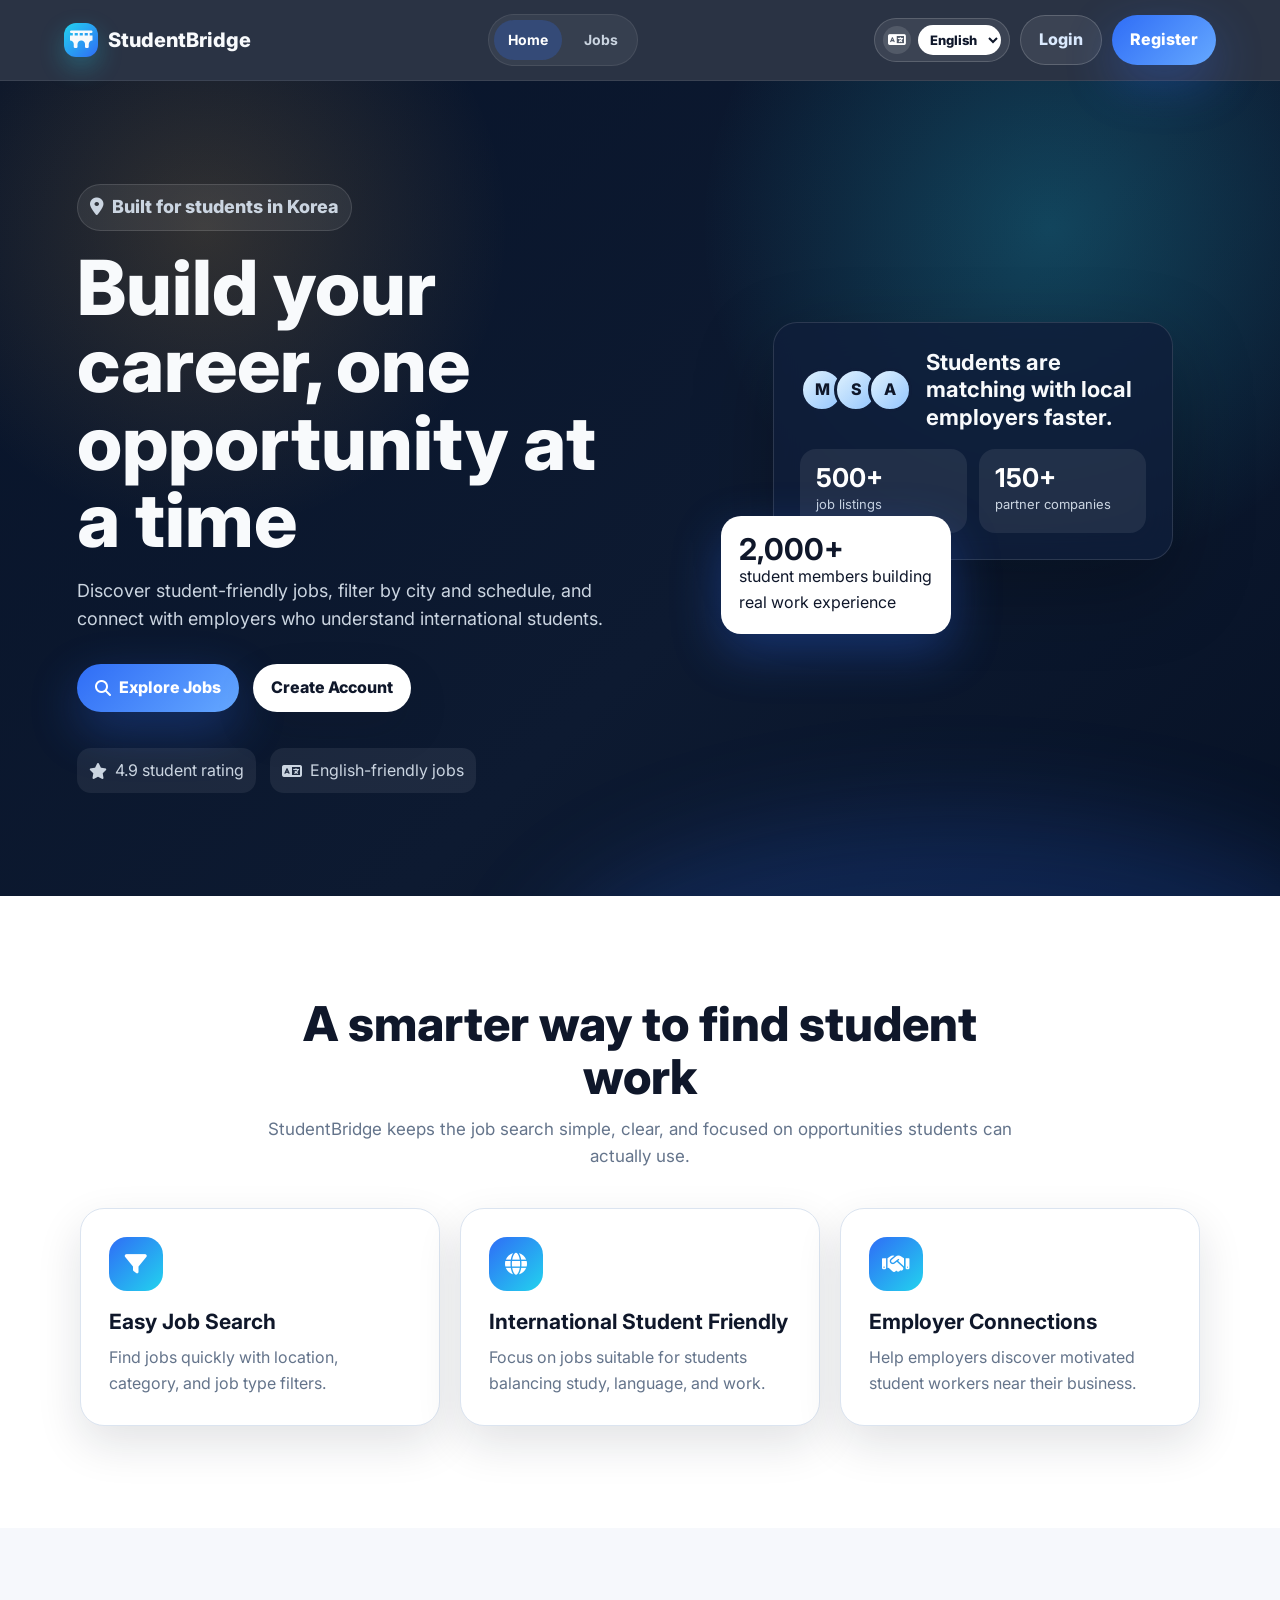
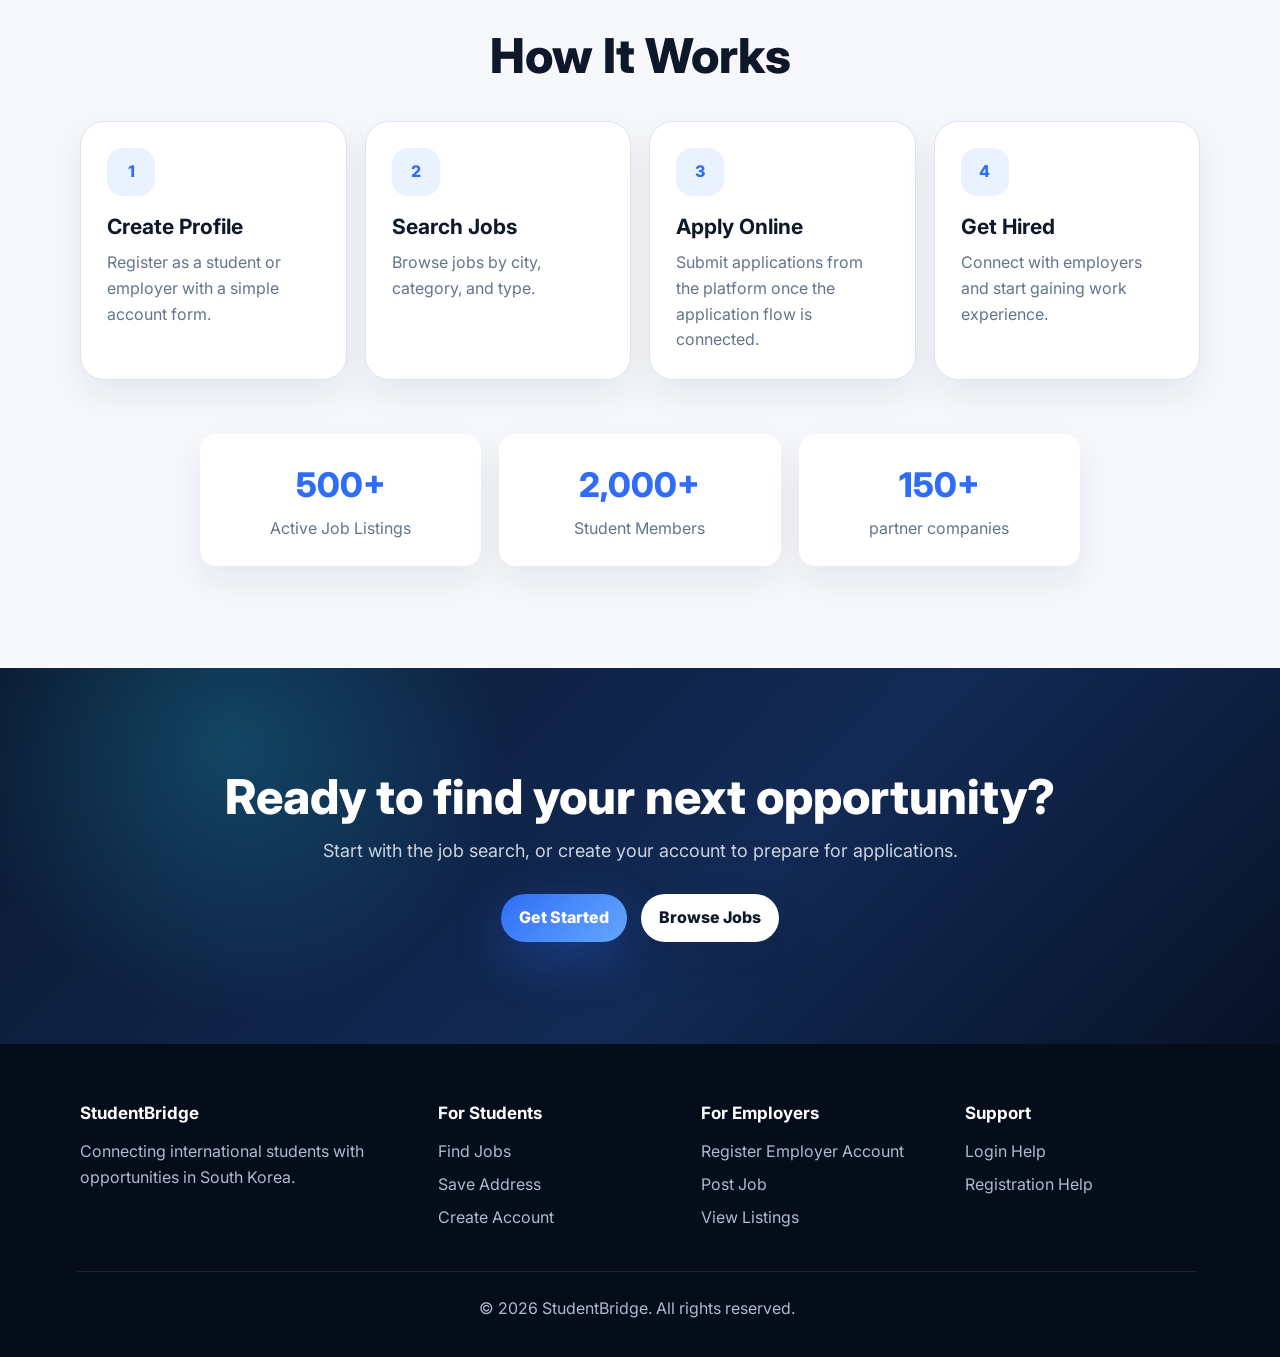
==== index.html @ f32d39b7 "feat: clean shared navbar design" ====
<!DOCTYPE html>
<html lang="en">
<head>
  <meta charset="UTF-8">
  <meta name="viewport" content="width=device-width, initial-scale=1.0">
  <meta name="description" content="StudentBridge helps international students in Korea find student-friendly part-time jobs.">
  <title data-i18n="title.home">StudentBridge | Part-Time Jobs for International Students</title>
  <link rel="stylesheet" href="https://cdnjs.cloudflare.com/ajax/libs/font-awesome/6.5.1/css/all.min.css">
  <link rel="stylesheet" href="./frontend/style.css?v=20260610-clean-navbar">
  <link rel="stylesheet" href="./frontend/notifications.css?v=20260609-notifications">
  <link rel="stylesheet" href="./frontend/messages.css?v=20260609-messages">
</head>
<body data-auth-state="checking">
  <header class="navbar">
    <a class="logo" href="./index.html" aria-label="StudentBridge home">
      <span class="logo-mark" aria-hidden="true"><i class="fa-solid fa-bridge"></i></span>
      <span>StudentBridge</span>
    </a>

    <button type="button" class="nav-toggle" data-nav-toggle aria-label="Open menu" aria-expanded="false">
      <span></span>
      <span></span>
      <span></span>
    </button>

    <nav class="nav-center" aria-label="Primary navigation" data-i18n-aria-label="nav.primary" data-primary-nav>
      <a class="active" href="./index.html" aria-current="page" data-i18n="nav.home">Home</a>
      <a href="./frontend/jobsearch.html" data-i18n="nav.jobs">Jobs</a>
      <a class="mobile-auth-link" href="./frontend/login.html" data-i18n="nav.login">Login</a>
      <a class="mobile-auth-link" href="./frontend/register.html" data-i18n="nav.register">Register</a>
    </nav>

    <div class="nav-right" aria-label="Account actions">
      <div data-language-switcher></div>
      <div data-message-root hidden></div>
      <div data-notification-root hidden></div>
      <div class="guest-actions" data-guest-actions>
        <a href="./frontend/login.html" class="btn btn-outline" data-i18n="nav.login">Login</a>
        <a href="./frontend/register.html" class="btn btn-primary" data-i18n="nav.register">Register</a>
      </div>

      <div class="user-menu" data-user-menu hidden>
        <button type="button" class="user-menu-trigger" data-user-menu-trigger aria-haspopup="true" aria-expanded="false">
          <span class="user-icon" aria-hidden="true"><i class="fa-solid fa-user"></i></span>
          <span class="sr-only" data-user-label>Account menu</span>
          <i class="fa-solid fa-chevron-down" aria-hidden="true"></i>
        </button>

        <div class="user-dropdown" data-user-dropdown hidden>
          <p class="dropdown-user" data-user-name>Account</p>
          <a href="./frontend/employer-dashboard.html"><i class="fa-solid fa-table-columns" aria-hidden="true"></i> <span data-i18n="user.dashboard">Dashboard</span></a>
          <a href="./frontend/messages.html"><i class="fa-solid fa-message" aria-hidden="true"></i> <span data-i18n="messages.label">Messages</span></a>
          <a href="./frontend/post-job.html"><i class="fa-solid fa-plus" aria-hidden="true"></i> <span data-i18n="user.postJob">Post Job</span></a>
          <a href="./frontend/student-profile.html"><i class="fa-solid fa-id-card" aria-hidden="true"></i> <span data-i18n="user.studentAddress">Student Address</span></a>
          <a data-user-mail href="#"><i class="fa-solid fa-envelope" aria-hidden="true"></i> <span data-i18n="user.email">Email</span></a>
          <button type="button" data-logout-button><i class="fa-solid fa-right-from-bracket" aria-hidden="true"></i> <span data-i18n="user.logout">Logout</span></button>
        </div>
      </div>
    </div>
  </header>

  <main>
    <section class="hero" aria-labelledby="hero-title">
      <div class="hero-content">
        <p class="eyebrow"><i class="fa-solid fa-location-dot" aria-hidden="true"></i> <span data-i18n="home.eyebrow">Built for students in Korea</span></p>
        <h1 id="hero-title" data-i18n="home.heroTitle">Build your career, one <span class="highlight">opportunity</span> at a time</h1>
        <p data-i18n="home.heroBody">Discover student-friendly jobs, filter by city and schedule, and connect with employers who understand international students.</p>

        <div class="hero-actions">
          <a href="./frontend/jobsearch.html" class="search-btn">
            <i class="fa-solid fa-magnifying-glass" aria-hidden="true"></i>
            <span data-i18n="home.exploreJobs">Explore Jobs</span>
          </a>
          <a href="./frontend/register.html" class="btn-browse" data-i18n="home.createAccount">Create Account</a>
        </div>

        <div class="hero-trust" aria-label="Platform highlights">
          <span class="trust-pill"><i class="fa-solid fa-star" aria-hidden="true"></i> <span data-i18n="home.rating">4.9 student rating</span></span>
          <span class="trust-pill"><i class="fa-solid fa-language" aria-hidden="true"></i> <span data-i18n="home.englishFriendly">English-friendly jobs</span></span>
        </div>
      </div>

      <div class="hero-visual" aria-hidden="true">
        <div class="candidate-card">
          <div class="candidate-row">
            <div class="avatar-stack">
              <span>M</span>
              <span>S</span>
              <span>A</span>
            </div>
            <h2 data-i18n="home.matchingTitle">Students are matching with local employers faster.</h2>
          </div>

          <div class="mini-stats">
            <div>
              <strong>500+</strong>
              <span data-i18n="home.jobListings">job listings</span>
            </div>
            <div>
              <strong>150+</strong>
              <span data-i18n="home.partnerCompanies">partner companies</span>
            </div>
          </div>
        </div>

        <div class="floating-badge">
          <strong>2,000+</strong>
          <span data-i18n="home.studentMembersBadge">student members building real work experience</span>
        </div>
      </div>
    </section>

    <section class="why" aria-labelledby="why-title">
      <div class="section-heading">
        <h2 id="why-title" data-i18n="home.whyTitle">A smarter way to find student work</h2>
        <p data-i18n="home.whyBody">StudentBridge keeps the job search simple, clear, and focused on opportunities students can actually use.</p>
      </div>

      <div class="cards">
        <article class="card">
          <div class="icon" aria-hidden="true"><i class="fa-solid fa-filter"></i></div>
          <h3 data-i18n="home.easySearchTitle">Easy Job Search</h3>
          <p data-i18n="home.easySearchBody">Find jobs quickly with location, category, and job type filters.</p>
        </article>

        <article class="card">
          <div class="icon" aria-hidden="true"><i class="fa-solid fa-globe"></i></div>
          <h3 data-i18n="home.studentFriendlyTitle">International Student Friendly</h3>
          <p data-i18n="home.studentFriendlyBody">Focus on jobs suitable for students balancing study, language, and work.</p>
        </article>

        <article class="card">
          <div class="icon" aria-hidden="true"><i class="fa-solid fa-handshake"></i></div>
          <h3 data-i18n="home.employerConnectionsTitle">Employer Connections</h3>
          <p data-i18n="home.employerConnectionsBody">Help employers discover motivated student workers near their business.</p>
        </article>
      </div>
    </section>

    <section class="steps" aria-labelledby="steps-title">
      <h2 id="steps-title" data-i18n="home.stepsTitle">How It Works</h2>

      <div class="step-container">
        <article class="step">
          <div class="circle" aria-hidden="true">1</div>
          <h3 data-i18n="home.stepProfileTitle">Create Profile</h3>
          <p data-i18n="home.stepProfileBody">Register as a student or employer with a simple account form.</p>
        </article>

        <article class="step">
          <div class="circle" aria-hidden="true">2</div>
          <h3 data-i18n="home.stepSearchTitle">Search Jobs</h3>
          <p data-i18n="home.stepSearchBody">Browse jobs by city, category, and type.</p>
        </article>

        <article class="step">
          <div class="circle" aria-hidden="true">3</div>
          <h3 data-i18n="home.stepApplyTitle">Apply Online</h3>
          <p data-i18n="home.stepApplyBody">Submit applications from the platform once the application flow is connected.</p>
        </article>

        <article class="step">
          <div class="circle" aria-hidden="true">4</div>
          <h3 data-i18n="home.stepHiredTitle">Get Hired</h3>
          <p data-i18n="home.stepHiredBody">Connect with employers and start gaining work experience.</p>
        </article>
      </div>

      <dl class="stats" aria-label="StudentBridge platform statistics">
        <div>
          <dt>500+</dt>
          <dd data-i18n="home.activeListings">Active Job Listings</dd>
        </div>
        <div>
          <dt>2,000+</dt>
          <dd data-i18n="home.studentMembers">Student Members</dd>
        </div>
        <div>
          <dt>150+</dt>
          <dd data-i18n="home.partnerCompanies">Partner Companies</dd>
        </div>
      </dl>
    </section>

    <section class="cta" aria-labelledby="cta-title">
      <h2 id="cta-title" data-i18n="home.ctaTitle">Ready to find your next opportunity?</h2>
      <p data-i18n="home.ctaBody">Start with the job search, or create your account to prepare for applications.</p>
      <div class="cta-buttons">
        <a href="./frontend/register.html" class="btn-light" data-i18n="home.getStarted">Get Started</a>
        <a href="./frontend/jobsearch.html" class="btn-browse" data-i18n="home.browseJobs">Browse Jobs</a>
      </div>
    </section>
  </main>

  <footer class="footer">
    <div class="footer-grid">
      <section aria-labelledby="footer-brand">
        <h2 id="footer-brand">StudentBridge</h2>
        <p data-i18n="home.footerBody">Connecting international students with opportunities in South Korea.</p>
      </section>

      <nav aria-labelledby="footer-students">
        <h2 id="footer-students" data-i18n="home.footerStudents">For Students</h2>
        <a href="./frontend/jobsearch.html" data-i18n="home.footerFindJobs">Find Jobs</a>
        <a href="./frontend/student-profile.html" data-i18n="home.footerSaveAddress">Save Address</a>
        <a href="./frontend/register.html" data-i18n="home.createAccount">Create Account</a>
      </nav>

      <nav aria-labelledby="footer-employers">
        <h2 id="footer-employers" data-i18n="home.footerEmployers">For Employers</h2>
        <a href="./frontend/register.html" data-i18n="home.footerRegisterEmployer">Register Employer Account</a>
        <a href="./frontend/post-job.html" data-i18n="nav.postJob">Post a Job</a>
        <a href="./frontend/jobsearch.html" data-i18n="home.footerViewListings">View Listings</a>
      </nav>

      <nav aria-labelledby="footer-support">
        <h2 id="footer-support" data-i18n="home.footerSupport">Support</h2>
        <a href="./frontend/login.html" data-i18n="home.footerLoginHelp">Login Help</a>
        <a href="./frontend/register.html" data-i18n="home.footerRegistrationHelp">Registration Help</a>
      </nav>
    </div>

    <p class="copyright" data-i18n="home.copyright">&copy; 2026 StudentBridge. All rights reserved.</p>
  </footer>

  <script src="./frontend/runtime-config.js"></script>
  <script src="./frontend/platform.js"></script>
  <script src="./frontend/translations.js"></script>
  <script src="./frontend/i18n.js?v=20260609-navbar-fix"></script>
  <script src="./frontend/notifications.js?v=20260609-notifications" defer></script>
  <script src="./frontend/messages.js?v=20260609-messages" defer></script>
  <script src="./frontend/script.js?v=20260610-clean-navbar" defer></script>
</body>
</html>
---- frontend/style.css ----
@import url("https://fonts.googleapis.com/css2?family=Inter:wght@400;500;600;700;800&display=swap");

:root {
  --bg: #071226;
  --bg-soft: #0d1b34;
  --surface: #ffffff;
  --surface-soft: #f6f8fc;
  --primary: #2f6df6;
  --primary-dark: #1f4ed8;
  --secondary: #22d3ee;
  --accent: #f8b84e;
  --text: #0f172a;
  --text-muted: #64748b;
  --text-light: #f8fafc;
  --line: #dbe4f0;
  --shadow-soft: 0 18px 45px rgba(15, 23, 42, 0.12);
  --shadow-blue: 0 18px 50px rgba(47, 109, 246, 0.32);
  --radius-lg: 24px;
  --radius-md: 16px;
  --radius-sm: 12px;
}

* {
  margin: 0;
  padding: 0;
  box-sizing: border-box;
}

[hidden] {
  display: none !important;
}

.sr-only {
  position: absolute;
  width: 1px;
  height: 1px;
  padding: 0;
  margin: -1px;
  overflow: hidden;
  clip: rect(0, 0, 0, 0);
  white-space: nowrap;
  border: 0;
}

html {
  scroll-behavior: smooth;
}

body {
  min-height: 100vh;
  background: var(--surface);
  color: var(--text);
  font-family: "Inter", Arial, sans-serif;
  line-height: 1.6;
}

body[data-auth-state="checking"] [data-guest-actions],
body[data-auth-state="checking"] [data-user-menu] {
  display: none !important;
}

a {
  color: inherit;
}
.language-wrapper{
  position: relative;
}

.language-btn{
  display: flex;
  align-items: center;
  justify-content: center;
  width: 44px;
  height: 44px;
  border: 1px solid rgba(255,255,255,0.15);
  border-radius: 50%;
  background: rgba(255,255,255,0.08);
  color: white;
  cursor: pointer;
  transition: all 0.25s ease;
  backdrop-filter: blur(12px);
}

.language-btn:hover{
  background: rgba(255,255,255,0.16);
  transform: translateY(-2px);
}

.language-menu{
  position: absolute;
  top: 55px;
  right: 0;
  width: 160px;
  overflow: hidden;
  border-radius: 16px;
  background: white;
  box-shadow: 0 18px 45px rgba(15,23,42,0.18);
  display: none;
  z-index: 999;
}

.language-menu.show{
  display: block;
}

.language-menu div{
  padding: 14px 16px;
  color: #111827;
  font-weight: 600;
  cursor: pointer;
  transition: background 0.2s ease;
}

.language-menu div:hover{
  background: #f3f6fb;
}

.navbar {
  position: sticky;
  top: 0;
  z-index: 90;
  display: flex;
  align-items: center;
  justify-content: space-between;
  gap: 18px;
  min-height: 74px;
  padding: 14px clamp(20px, 5vw, 72px);
  background: rgba(7, 18, 38, 0.86);
  color: var(--text-light);
  backdrop-filter: blur(18px);
  border-bottom: 1px solid rgba(255, 255, 255, 0.08);
  transition: box-shadow 0.25s ease, background 0.25s ease;
}

.navbar.scrolled {
  background: rgba(7, 18, 38, 0.95);
  box-shadow: 0 12px 30px rgba(2, 6, 23, 0.24);
}

.logo {
  flex: 0 0 auto;
  order: 1;
  display: inline-flex;
  align-items: center;
  gap: 10px;
  color: var(--text-light);
  font-size: 20px;
  font-weight: 800;
  text-decoration: none;
  letter-spacing: 0;
}

.logo-mark {
  display: grid;
  width: 34px;
  height: 34px;
  place-items: center;
  border-radius: 12px;
  background: linear-gradient(135deg, var(--secondary), var(--primary));
  box-shadow: 0 10px 24px rgba(34, 211, 238, 0.28);
}

.nav-toggle {
  order: 4;
  display: none;
  width: 44px;
  height: 44px;
  place-items: center;
  border: 1px solid rgba(255, 255, 255, 0.16);
  border-radius: 999px;
  background: rgba(255, 255, 255, 0.09);
  color: #ffffff;
  cursor: pointer;
  grid-template-rows: repeat(3, 2px);
  align-content: center;
  gap: 4px;
  transition: background 0.2s ease, border-color 0.2s ease, transform 0.2s ease;
}

.nav-toggle:hover,
.nav-toggle:focus-visible,
.navbar.nav-open .nav-toggle {
  border-color: rgba(96, 165, 250, 0.72);
  background: rgba(47, 109, 246, 0.24);
}

.nav-toggle span {
  display: block;
  width: 18px;
  height: 2px;
  border-radius: 999px;
  background: currentColor;
  transition: transform 0.2s ease, opacity 0.2s ease;
}

.navbar.nav-open .nav-toggle span:nth-child(1) {
  transform: translateY(6px) rotate(45deg);
}

.navbar.nav-open .nav-toggle span:nth-child(2) {
  opacity: 0;
}

.navbar.nav-open .nav-toggle span:nth-child(3) {
  transform: translateY(-6px) rotate(-45deg);
}

.nav-center {
  order: 2;
  display: flex;
  align-items: center;
  gap: 8px;
  padding: 5px;
  border: 1px solid rgba(255, 255, 255, 0.08);
  border-radius: 999px;
  background: rgba(255, 255, 255, 0.06);
}

.nav-center a {
  padding: 9px 14px;
  border-radius: 999px;
  color: #cbd5e1;
  font-size: 14px;
  font-weight: 700;
  text-decoration: none;
  transition: background 0.2s ease, color 0.2s ease;
}

.nav-center a:hover,
.nav-center a:focus-visible,
.nav-center .active,
.nav-center a[aria-current="page"] {
  background: rgba(47, 109, 246, 0.24);
  color: #ffffff;
  outline: none;
}

.nav-right {
  order: 3;
  flex: 0 0 auto;
  display: flex;
  align-items: center;
  gap: 10px;
}

.guest-actions {
  display: flex;
  gap: 10px;
}

.mobile-auth-link {
  display: none !important;
}

.user-menu {
  position: relative;
}

.user-menu-trigger {
  display: inline-flex;
  align-items: center;
  gap: 10px;
  max-width: 280px;
  min-height: 44px;
  padding: 8px 12px;
  border: 1px solid rgba(255, 255, 255, 0.16);
  border-radius: 999px;
  color: #ffffff;
  background: rgba(255, 255, 255, 0.09);
  font: inherit;
  font-weight: 800;
  cursor: pointer;
}

.user-icon {
  display: grid;
  width: 30px;
  height: 30px;
  place-items: center;
  border-radius: 50%;
  color: #ffffff;
  background: linear-gradient(135deg, var(--secondary), var(--primary));
}

.user-dropdown {
  position: absolute;
  top: calc(100% + 10px);
  right: 0;
  width: 230px;
  padding: 8px;
  border: 1px solid var(--line);
  border-radius: 18px;
  background: #ffffff;
  box-shadow: 0 24px 60px rgba(2, 6, 23, 0.22);
  z-index: 120;
}

.dropdown-user {
  margin: 4px 6px 8px;
  padding: 8px 10px;
  border-radius: 10px;
  color: var(--text);
  background: #f8fafc;
  font-size: 13px;
  font-weight: 800;
  overflow-wrap: anywhere;
}

.user-dropdown a,
.user-dropdown button {
  display: flex;
  align-items: center;
  gap: 10px;
  width: 100%;
  padding: 11px 12px;
  border: 0;
  border-radius: 12px;
  color: var(--text);
  background: transparent;
  font: inherit;
  font-weight: 800;
  text-align: left;
  text-decoration: none;
  cursor: pointer;
}

.user-dropdown a:hover,
.user-dropdown button:hover {
  background: #eef4ff;
  color: var(--primary-dark);
}

.navbar a:focus-visible,
.navbar button:focus-visible {
  outline: 3px solid rgba(147, 197, 253, 0.82);
  outline-offset: 3px;
}

.btn,
.search-btn,
.btn-light,
.btn-browse {
  display: inline-flex;
  align-items: center;
  justify-content: center;
  gap: 8px;
  min-height: 44px;
  padding: 11px 18px;
  border-radius: 999px;
  font-weight: 800;
  text-decoration: none;
  transition: transform 0.2s ease, box-shadow 0.2s ease, background 0.2s ease;
}

.btn:hover,
.search-btn:hover,
.btn-light:hover,
.btn-browse:hover {
  transform: translateY(-2px);
}

.btn-outline {
  color: #dbeafe;
  border: 1px solid rgba(255, 255, 255, 0.18);
  background: rgba(255, 255, 255, 0.08);
}

.btn-outline:hover {
  background: rgba(255, 255, 255, 0.15);
}

.btn-primary,
.search-btn,
.btn-light {
  color: #ffffff;
  background: linear-gradient(135deg, var(--primary), #65a8ff);
  box-shadow: var(--shadow-blue);
}

.btn-browse {
  color: var(--text);
  background: #ffffff;
  box-shadow: var(--shadow-soft);
}

.hero {
  position: relative;
  overflow: hidden;
  min-height: 680px;
  display: grid;
  grid-template-columns: minmax(0, 1.05fr) minmax(320px, 0.95fr);
  align-items: center;
  gap: clamp(28px, 5vw, 72px);
  padding: clamp(56px, 8vw, 108px) clamp(20px, 6vw, 84px);
  color: var(--text-light);
  background:
    radial-gradient(circle at 82% 18%, rgba(34, 211, 238, 0.23), transparent 28%),
    radial-gradient(circle at 16% 18%, rgba(248, 184, 78, 0.17), transparent 24%),
    linear-gradient(135deg, #08142a 0%, #0d1a31 58%, #071226 100%);
}

.hero::after {
  content: "";
  position: absolute;
  inset: auto -8% -34% 42%;
  height: 360px;
  border-radius: 50%;
  background: rgba(47, 109, 246, 0.18);
  filter: blur(48px);
}

.hero-content,
.hero-visual {
  position: relative;
  z-index: 1;
}

.eyebrow {
  display: inline-flex;
  align-items: center;
  gap: 8px;
  margin-bottom: 18px;
  padding: 8px 12px;
  border: 1px solid rgba(255, 255, 255, 0.12);
  border-radius: 999px;
  color: #bfdbfe;
  background: rgba(255, 255, 255, 0.07);
  font-size: 14px;
  font-weight: 800;
}

.hero h1 {
  max-width: 760px;
  margin-bottom: 18px;
  font-size: clamp(42px, 6vw, 76px);
  line-height: 1.02;
  font-weight: 800;
  letter-spacing: 0;
}

.highlight {
  color: #ffffff;
  background: transparent;
  padding: 0;
  border-radius: 0;
  box-shadow: none;
}

.hero p {
  max-width: 620px;
  color: #cbd5e1;
  font-size: 18px;
}

.hero-actions {
  display: flex;
  flex-wrap: wrap;
  gap: 14px;
  margin-top: 30px;
}

.hero-trust {
  display: flex;
  flex-wrap: wrap;
  gap: 14px;
  margin-top: 36px;
  color: #cbd5e1;
}

.trust-pill {
  display: inline-flex;
  align-items: center;
  gap: 8px;
  padding: 10px 12px;
  border-radius: 14px;
  background: rgba(255, 255, 255, 0.07);
}

.hero-visual {
  min-height: 430px;
}

.candidate-card {
  position: absolute;
  inset: 48px 30px auto auto;
  width: min(400px, 90%);
  padding: 26px;
  border: 1px solid rgba(255, 255, 255, 0.12);
  border-radius: var(--radius-lg);
  background: rgba(15, 30, 58, 0.82);
  box-shadow: 0 28px 80px rgba(0, 0, 0, 0.28);
  backdrop-filter: blur(18px);
}

.candidate-row {
  display: flex;
  align-items: center;
  gap: 14px;
  margin-bottom: 18px;
}

.avatar-stack {
  display: flex;
}

.avatar-stack span {
  display: grid;
  width: 44px;
  height: 44px;
  place-items: center;
  margin-left: -10px;
  border: 3px solid #0f1e3a;
  border-radius: 50%;
  background: linear-gradient(135deg, #e0f2fe, #93c5fd);
  color: #0f172a;
  font-weight: 800;
}

.avatar-stack span:first-child {
  margin-left: 0;
}

.candidate-card h2 {
  font-size: 22px;
  line-height: 1.25;
}

.mini-stats {
  display: grid;
  grid-template-columns: repeat(2, 1fr);
  gap: 12px;
}

.mini-stats div {
  padding: 16px;
  border-radius: 16px;
  background: rgba(255, 255, 255, 0.08);
}

.mini-stats strong {
  display: block;
  color: #ffffff;
  font-size: 26px;
  line-height: 1;
}

.mini-stats span {
  color: #cbd5e1;
  font-size: 13px;
}

.floating-badge {
  position: absolute;
  left: 22px;
  bottom: 70px;
  max-width: 230px;
  padding: 18px;
  border-radius: 20px;
  color: var(--text);
  background: #ffffff;
  box-shadow: var(--shadow-blue);
}

.floating-badge strong {
  display: block;
  font-size: 30px;
  line-height: 1;
}

.why,
.steps,
.cta {
  padding: clamp(64px, 8vw, 104px) clamp(20px, 6vw, 84px);
}

.section-heading {
  max-width: 760px;
  margin: 0 auto 38px;
  text-align: center;
}

.section-heading h2,
.why h2,
.steps h2,
.cta h2 {
  color: var(--text);
  font-size: clamp(32px, 4vw, 48px);
  line-height: 1.1;
  font-weight: 800;
  letter-spacing: 0;
}

.section-heading p {
  margin-top: 12px;
  color: var(--text-muted);
  font-size: 17px;
}

.cards {
  display: grid;
  grid-template-columns: repeat(3, minmax(0, 1fr));
  gap: 20px;
  max-width: 1120px;
  margin: 34px auto 0;
}

.card {
  padding: 28px;
  border: 1px solid var(--line);
  border-radius: var(--radius-lg);
  background: var(--surface);
  box-shadow: var(--shadow-soft);
  transition: transform 0.2s ease, box-shadow 0.2s ease;
}

.card:hover {
  transform: translateY(-6px);
  box-shadow: 0 24px 55px rgba(15, 23, 42, 0.16);
}

.icon {
  display: grid;
  width: 54px;
  height: 54px;
  place-items: center;
  margin-bottom: 18px;
  border-radius: 18px;
  color: #ffffff;
  background: linear-gradient(135deg, var(--primary), var(--secondary));
  font-size: 22px;
}

.card h3,
.step h3 {
  margin-bottom: 10px;
  font-size: 21px;
  line-height: 1.25;
}

.card p,
.step p {
  color: var(--text-muted);
}

.steps {
  background: var(--surface-soft);
}

.steps > h2 {
  text-align: center;
}

.step-container {
  display: grid;
  grid-template-columns: repeat(4, minmax(0, 1fr));
  gap: 18px;
  max-width: 1120px;
  margin: 38px auto 0;
}

.step {
  padding: 26px;
  border: 1px solid var(--line);
  border-radius: var(--radius-lg);
  background: #ffffff;
  box-shadow: 0 14px 34px rgba(15, 23, 42, 0.08);
}

.circle {
  display: grid;
  width: 48px;
  height: 48px;
  place-items: center;
  margin-bottom: 18px;
  border-radius: 16px;
  background: #eaf1ff;
  color: var(--primary);
  font-weight: 800;
}

.stats {
  display: grid;
  grid-template-columns: repeat(3, minmax(0, 1fr));
  gap: 18px;
  max-width: 880px;
  margin: 54px auto 0;
}

.stats div {
  padding: 24px;
  border-radius: var(--radius-md);
  background: #ffffff;
  text-align: center;
  box-shadow: 0 14px 34px rgba(15, 23, 42, 0.08);
}

.stats dt {
  color: var(--primary);
  font-size: 34px;
  font-weight: 800;
}

.stats dd {
  color: var(--text-muted);
  margin: 4px 0 0;
}

.cta {
  color: #ffffff;
  text-align: center;
  background:
    radial-gradient(circle at 18% 20%, rgba(34, 211, 238, 0.22), transparent 25%),
    linear-gradient(135deg, #0b1830, #122a55 58%, #071226);
}

.cta h2 {
  color: #ffffff;
}

.cta p {
  max-width: 640px;
  margin: 14px auto 0;
  color: #cbd5e1;
  font-size: 18px;
}

.cta-buttons {
  display: flex;
  justify-content: center;
  flex-wrap: wrap;
  gap: 14px;
  margin-top: 28px;
}

.footer {
  padding: 56px clamp(20px, 6vw, 84px) 28px;
  background: #050c1a;
  color: #ffffff;
}

.footer-grid {
  display: grid;
  grid-template-columns: 1.4fr repeat(3, 1fr);
  gap: 28px;
  max-width: 1120px;
  margin: 0 auto 34px;
}

.footer h2 {
  margin-bottom: 12px;
  font-size: 17px;
}

.footer p,
.footer a {
  display: block;
  color: #aebbd0;
  margin: 7px 0;
  text-decoration: none;
}

.footer a:hover {
  color: #ffffff;
}

.copyright {
  max-width: 1120px;
  margin: 0 auto;
  padding-top: 24px;
  border-top: 1px solid rgba(255, 255, 255, 0.09);
  color: #94a3b8;
  text-align: center;
}

@media (max-width: 960px) {
  .navbar {
    display: grid;
    grid-template-columns: minmax(0, 1fr) auto auto;
    gap: 10px;
    padding: 12px 18px;
  }

  .logo {
    min-width: 0;
  }

  .logo span:last-child {
    overflow: hidden;
    text-overflow: ellipsis;
    white-space: nowrap;
  }

  .nav-toggle {
    display: inline-grid;
  }

  .nav-center {
    position: absolute;
    top: calc(100% + 10px);
    left: 18px;
    right: 18px;
    display: none;
    grid-template-columns: 1fr;
    gap: 6px;
    padding: 10px;
    border-color: rgba(255, 255, 255, 0.12);
    border-radius: 18px;
    background: rgba(8, 20, 42, 0.98);
    box-shadow: 0 26px 70px rgba(2, 6, 23, 0.34);
  }

  .navbar.nav-open .nav-center {
    display: grid;
  }

  .nav-center a {
    width: 100%;
    padding: 12px 14px;
    border-radius: 12px;
  }

  .mobile-auth-link {
    display: flex !important;
  }

  body[data-auth-state="user"] .mobile-auth-link {
    display: none !important;
  }

  .nav-right {
    justify-content: flex-end;
    gap: 8px;
    min-width: 0;
  }

  .guest-actions {
    display: none !important;
  }

  .hero {
    grid-template-columns: 1fr;
    min-height: auto;
  }

  .hero-visual {
    min-height: 380px;
  }

  .cards,
  .step-container,
  .stats,
  .footer-grid {
    grid-template-columns: 1fr;
  }
}

@media (max-width: 620px) {
  .navbar {
    grid-template-columns: minmax(0, 1fr) auto auto;
  }

  .language-btn,
  .message-button,
  .notification-button,
  .user-menu-trigger,
  .nav-toggle {
    width: 40px;
    height: 40px;
  }

  .user-menu-trigger {
    min-height: 40px;
    padding: 5px;
  }

  .user-menu-trigger > .fa-chevron-down {
    display: none;
  }

  .user-icon {
    width: 28px;
    height: 28px;
  }

  .user-dropdown,
  .language-menu,
  .notification-panel,
  .message-panel {
    right: 0;
    width: min(340px, calc(100vw - 28px));
  }

  .hero,
  .why,
  .steps,
  .cta,
  .footer {
    padding-left: 18px;
    padding-right: 18px;
  }

  .hero-actions,
  .cta-buttons {
    flex-direction: column;
  }

  .candidate-card {
    inset: 20px auto auto 0;
    width: 100%;
  }

  .floating-badge {
    left: 0;
    bottom: 20px;
  }
}
---- frontend/notifications.css ----
.notification-root[hidden] {
  display: none !important;
}

.notification-root {
  position: relative;
  display: inline-flex;
  align-items: center;
}

.notification-button {
  position: relative;
  display: inline-grid;
  width: 44px;
  height: 44px;
  place-items: center;
  border: 1px solid rgba(255, 255, 255, 0.16);
  border-radius: 999px;
  color: #ffffff;
  background: rgba(255, 255, 255, 0.09);
  cursor: pointer;
  transition: border-color 0.2s ease, background 0.2s ease, transform 0.2s ease;
}

.notification-button:hover,
.notification-button[aria-expanded="true"] {
  border-color: rgba(96, 165, 250, 0.72);
  background: rgba(47, 109, 246, 0.24);
  transform: translateY(-1px);
}

.notification-badge {
  position: absolute;
  top: -5px;
  right: -5px;
  min-width: 20px;
  height: 20px;
  padding: 0 5px;
  border: 2px solid #071226;
  border-radius: 999px;
  color: #ffffff;
  background: #ef4444;
  font-size: 11px;
  font-weight: 900;
  line-height: 16px;
  text-align: center;
}

.notification-badge[hidden] {
  display: none;
}

.notification-panel {
  position: absolute;
  top: calc(100% + 12px);
  right: 0;
  z-index: 80;
  width: min(360px, calc(100vw - 32px));
  overflow: hidden;
  border: 1px solid #dbe4f0;
  border-radius: 20px;
  color: #0f172a;
  background: #ffffff;
  box-shadow: 0 28px 70px rgba(2, 6, 23, 0.28);
}

.notification-panel[hidden] {
  display: none;
}

.notification-header {
  display: flex;
  align-items: center;
  justify-content: space-between;
  gap: 12px;
  padding: 14px 14px 10px;
  border-bottom: 1px solid #e2e8f0;
}

.notification-header strong {
  font-size: 15px;
  font-weight: 900;
}

.notification-read-all {
  border: 0;
  color: #1f4ed8;
  background: transparent;
  font-size: 12px;
  font-weight: 900;
  cursor: pointer;
}

.notification-read-all:disabled {
  color: #94a3b8;
  cursor: not-allowed;
}

.notification-list {
  display: grid;
  max-height: 360px;
  overflow-y: auto;
  padding: 8px;
}

.notification-empty {
  margin: 0;
  padding: 18px 12px;
  color: #64748b;
  font-size: 14px;
  font-weight: 700;
  text-align: center;
}

.notification-item {
  display: grid;
  gap: 5px;
  width: 100%;
  padding: 12px;
  border: 0;
  border-radius: 14px;
  color: #0f172a;
  background: transparent;
  font: inherit;
  text-align: left;
  cursor: pointer;
}

.notification-item:hover {
  background: #eef4ff;
}

.notification-item.unread {
  background: #f3f7ff;
}

.notification-item-title {
  display: flex;
  align-items: center;
  gap: 8px;
  font-size: 14px;
  font-weight: 900;
}

.notification-item-title::before {
  content: "";
  width: 8px;
  height: 8px;
  border-radius: 999px;
  background: transparent;
}

.notification-item.unread .notification-item-title::before {
  background: #2f6df6;
}

.notification-item-message {
  color: #475569;
  font-size: 13px;
  line-height: 1.45;
}

.notification-item-time {
  color: #94a3b8;
  font-size: 12px;
  font-weight: 800;
}

@media (max-width: 620px) {
  .notification-root {
    flex: 0 0 auto;
  }

  .notification-panel {
    left: 50%;
    right: auto;
    width: calc(100vw - 36px);
    transform: translateX(-50%);
  }
}
---- frontend/messages.css ----
.message-root[hidden] {
  display: none !important;
}

.sr-only {
  position: absolute;
  width: 1px;
  height: 1px;
  overflow: hidden;
  clip: rect(0, 0, 0, 0);
  white-space: nowrap;
}

.message-root {
  position: relative;
  display: inline-flex;
  align-items: center;
}

.message-button {
  position: relative;
  display: inline-grid;
  width: 44px;
  height: 44px;
  place-items: center;
  border: 1px solid rgba(255, 255, 255, 0.16);
  border-radius: 999px;
  color: #ffffff;
  background: rgba(255, 255, 255, 0.09);
  cursor: pointer;
  transition: border-color 0.2s ease, background 0.2s ease, transform 0.2s ease;
}

.message-button:hover,
.message-button[aria-expanded="true"] {
  border-color: rgba(96, 165, 250, 0.72);
  background: rgba(47, 109, 246, 0.24);
  transform: translateY(-1px);
}

.message-badge {
  position: absolute;
  top: -5px;
  right: -5px;
  min-width: 20px;
  height: 20px;
  padding: 0 5px;
  border: 2px solid #071226;
  border-radius: 999px;
  color: #ffffff;
  background: #ef4444;
  font-size: 11px;
  font-weight: 900;
  line-height: 16px;
  text-align: center;
}

.message-badge[hidden] {
  display: none;
}

.message-panel {
  position: absolute;
  top: calc(100% + 12px);
  right: 0;
  z-index: 82;
  width: min(380px, calc(100vw - 32px));
  overflow: hidden;
  border: 1px solid #dbe4f0;
  border-radius: 20px;
  color: #0f172a;
  background: #ffffff;
  box-shadow: 0 28px 70px rgba(2, 6, 23, 0.28);
}

.message-panel[hidden] {
  display: none;
}

.message-panel-header,
.message-panel-footer {
  display: flex;
  align-items: center;
  justify-content: space-between;
  gap: 12px;
  padding: 14px;
  border-bottom: 1px solid #e2e8f0;
}

.message-panel-footer {
  border-top: 1px solid #e2e8f0;
  border-bottom: 0;
}

.message-panel-header strong {
  font-size: 15px;
  font-weight: 900;
}

.message-view-all {
  color: #1f4ed8;
  font-size: 13px;
  font-weight: 900;
  text-decoration: none;
}

.message-list {
  display: grid;
  max-height: 360px;
  overflow-y: auto;
  padding: 8px;
}

.message-empty {
  margin: 0;
  padding: 18px 12px;
  color: #64748b;
  font-size: 14px;
  font-weight: 700;
  text-align: center;
}

.message-item {
  display: grid;
  gap: 6px;
  width: 100%;
  padding: 12px;
  border: 0;
  border-radius: 14px;
  color: #0f172a;
  background: transparent;
  font: inherit;
  text-align: left;
  cursor: pointer;
}

.message-item:hover {
  background: #eef4ff;
}

.message-item.unread {
  background: #f3f7ff;
}

.message-item-title {
  display: flex;
  align-items: center;
  gap: 8px;
  font-size: 14px;
  font-weight: 900;
}

.message-item-title::before {
  content: "";
  width: 8px;
  height: 8px;
  border-radius: 999px;
  background: transparent;
}

.message-item.unread .message-item-title::before {
  background: #2f6df6;
}

.message-item-preview {
  color: #475569;
  font-size: 13px;
  line-height: 1.45;
}

.message-item-meta {
  color: #94a3b8;
  font-size: 12px;
  font-weight: 800;
}

.employer-applications {
  display: grid;
  gap: 18px;
  margin-top: 24px;
}

.employer-applications-header {
  display: flex;
  align-items: flex-end;
  justify-content: space-between;
  gap: 18px;
}

.employer-applications-header h2 {
  margin: 0;
  color: #0f172a;
  font-size: clamp(1.6rem, 3vw, 2.2rem);
}

.employer-applications-header p,
.application-meta,
.message-page-subtitle,
.message-thread-meta {
  color: #64748b;
}

.application-list {
  display: grid;
  gap: 14px;
}

.application-card {
  display: grid;
  grid-template-columns: minmax(0, 1fr) auto;
  gap: 18px;
  padding: 18px;
  border: 1px solid #dbe4f0;
  border-radius: 18px;
  background: #ffffff;
  box-shadow: 0 18px 50px rgba(15, 23, 42, 0.08);
}

.application-title {
  margin: 0 0 8px;
  color: #0f172a;
  font-size: 1.05rem;
}

.application-meta {
  display: flex;
  flex-wrap: wrap;
  gap: 10px 14px;
  margin: 0;
  font-size: 0.93rem;
  font-weight: 700;
}

.application-actions {
  display: flex;
  flex-wrap: wrap;
  align-items: center;
  justify-content: flex-end;
  gap: 10px;
}

.application-action {
  display: inline-flex;
  align-items: center;
  justify-content: center;
  gap: 8px;
  min-height: 42px;
  padding: 0 16px;
  border: 1px solid #cbd5e1;
  border-radius: 999px;
  color: #1f4ed8;
  background: #ffffff;
  font-weight: 900;
  text-decoration: none;
  cursor: pointer;
}

.application-action.primary {
  border-color: transparent;
  color: #ffffff;
  background: linear-gradient(135deg, #2f6df6, #6aa7ff);
  box-shadow: 0 14px 32px rgba(47, 109, 246, 0.25);
}

.application-action:hover {
  transform: translateY(-1px);
}

.application-unread {
  display: inline-grid;
  min-width: 22px;
  height: 22px;
  place-items: center;
  padding: 0 6px;
  border-radius: 999px;
  color: #ffffff;
  background: #ef4444;
  font-size: 12px;
  font-weight: 900;
}

.messages-page-shell {
  display: grid;
  grid-template-columns: minmax(280px, 370px) minmax(0, 1fr);
  gap: 20px;
  width: min(1180px, calc(100% - 40px));
  margin: 30px auto 60px;
}

.message-page-card {
  overflow: hidden;
  border: 1px solid #dbe4f0;
  border-radius: 22px;
  background: #ffffff;
  box-shadow: 0 22px 60px rgba(15, 23, 42, 0.1);
}

.message-page-card-header {
  padding: 18px;
  border-bottom: 1px solid #e2e8f0;
}

.message-page-card-header h2,
.message-thread-header h2 {
  margin: 0;
  color: #0f172a;
}

.message-page-subtitle {
  margin: 6px 0 0;
  font-size: 0.94rem;
  font-weight: 700;
}

.message-page-list {
  display: grid;
  max-height: 660px;
  overflow-y: auto;
  padding: 10px;
}

.message-thread {
  display: grid;
  min-height: 660px;
  grid-template-rows: auto 1fr auto;
}

.message-thread-header {
  padding: 20px;
  border-bottom: 1px solid #e2e8f0;
}

.message-thread-meta {
  display: flex;
  flex-wrap: wrap;
  gap: 10px;
  margin: 8px 0 0;
  font-weight: 800;
}

.message-thread-body {
  display: grid;
  align-content: start;
  gap: 12px;
  padding: 20px;
  overflow-y: auto;
  background: linear-gradient(180deg, #f8fbff, #ffffff);
}

.message-bubble {
  max-width: min(72%, 620px);
  padding: 12px 14px;
  border-radius: 18px;
  color: #0f172a;
  background: #ffffff;
  box-shadow: 0 10px 24px rgba(15, 23, 42, 0.08);
}

.message-bubble.mine {
  justify-self: end;
  color: #ffffff;
  background: linear-gradient(135deg, #2f6df6, #6aa7ff);
}

.message-bubble p {
  margin: 0;
  line-height: 1.5;
}

.message-bubble span {
  display: block;
  margin-top: 6px;
  color: inherit;
  font-size: 12px;
  font-weight: 800;
  opacity: 0.75;
}

.message-compose {
  display: grid;
  grid-template-columns: minmax(0, 1fr) auto;
  gap: 12px;
  padding: 16px;
  border-top: 1px solid #e2e8f0;
  background: #ffffff;
}

.message-compose textarea {
  min-height: 54px;
  max-height: 150px;
  resize: vertical;
  border: 1px solid #cbd5e1;
  border-radius: 16px;
  padding: 13px 14px;
  color: #0f172a;
  font: inherit;
}

.message-compose textarea:focus {
  outline: 3px solid rgba(47, 109, 246, 0.18);
  border-color: #2f6df6;
}

.message-send-button {
  display: inline-flex;
  align-items: center;
  justify-content: center;
  gap: 8px;
  min-width: 130px;
  border: 0;
  border-radius: 16px;
  color: #ffffff;
  background: linear-gradient(135deg, #2f6df6, #6aa7ff);
  font-weight: 900;
  cursor: pointer;
}

.message-send-button:disabled,
.message-compose textarea:disabled {
  opacity: 0.55;
  cursor: not-allowed;
}

.message-status {
  margin: 0;
  padding: 12px 18px;
  color: #64748b;
  font-weight: 800;
}

.message-status.error {
  color: #b91c1c;
  background: #fef2f2;
}

.message-status.success {
  color: #166534;
  background: #f0fdf4;
}

@media (max-width: 860px) {
  .application-card,
  .messages-page-shell {
    grid-template-columns: 1fr;
  }

  .application-actions {
    justify-content: flex-start;
  }

  .message-thread {
    min-height: 560px;
  }
}

@media (max-width: 620px) {
  .message-root {
    flex: 0 0 auto;
  }

  .message-panel {
    left: 50%;
    right: auto;
    width: calc(100vw - 36px);
    transform: translateX(-50%);
  }

  .messages-page-shell {
    width: min(100% - 24px, 1180px);
  }

  .message-compose {
    grid-template-columns: 1fr;
  }

  .message-send-button {
    min-height: 48px;
  }

  .message-bubble {
    max-width: 90%;
  }
}
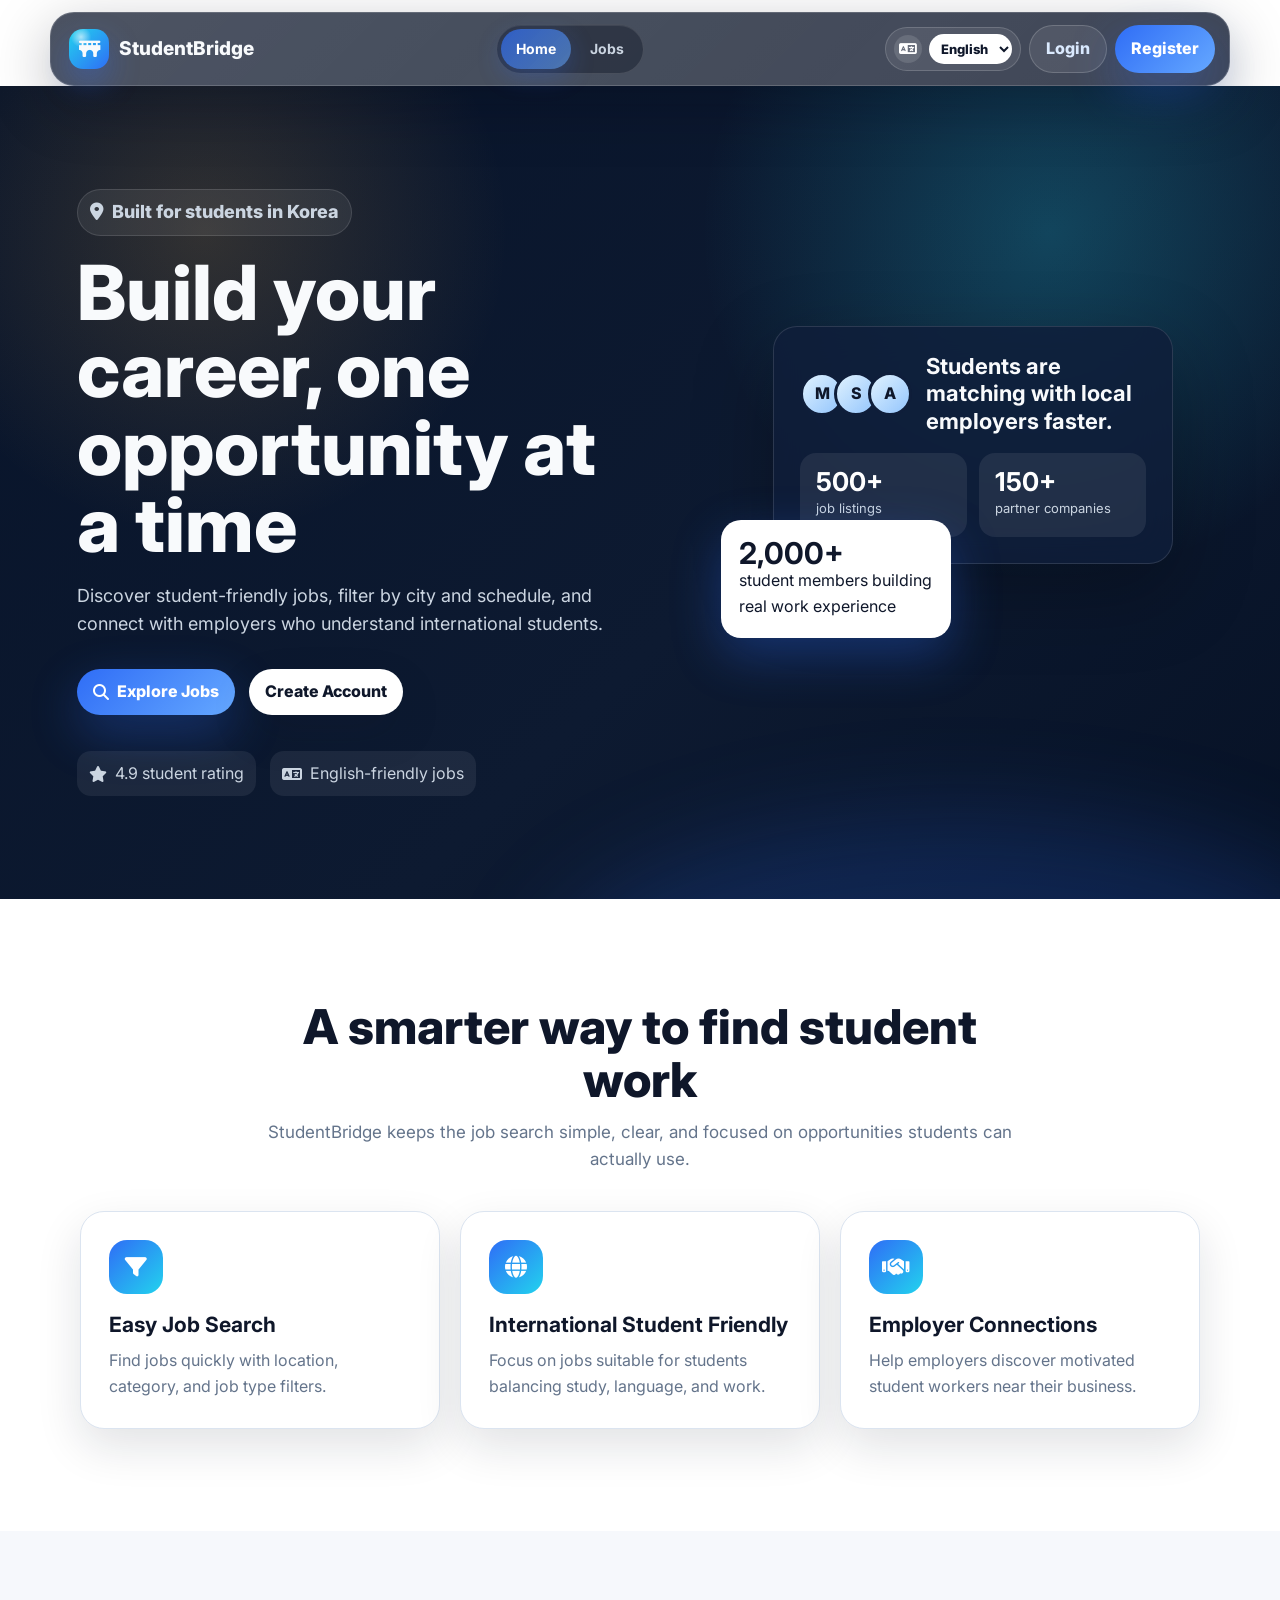
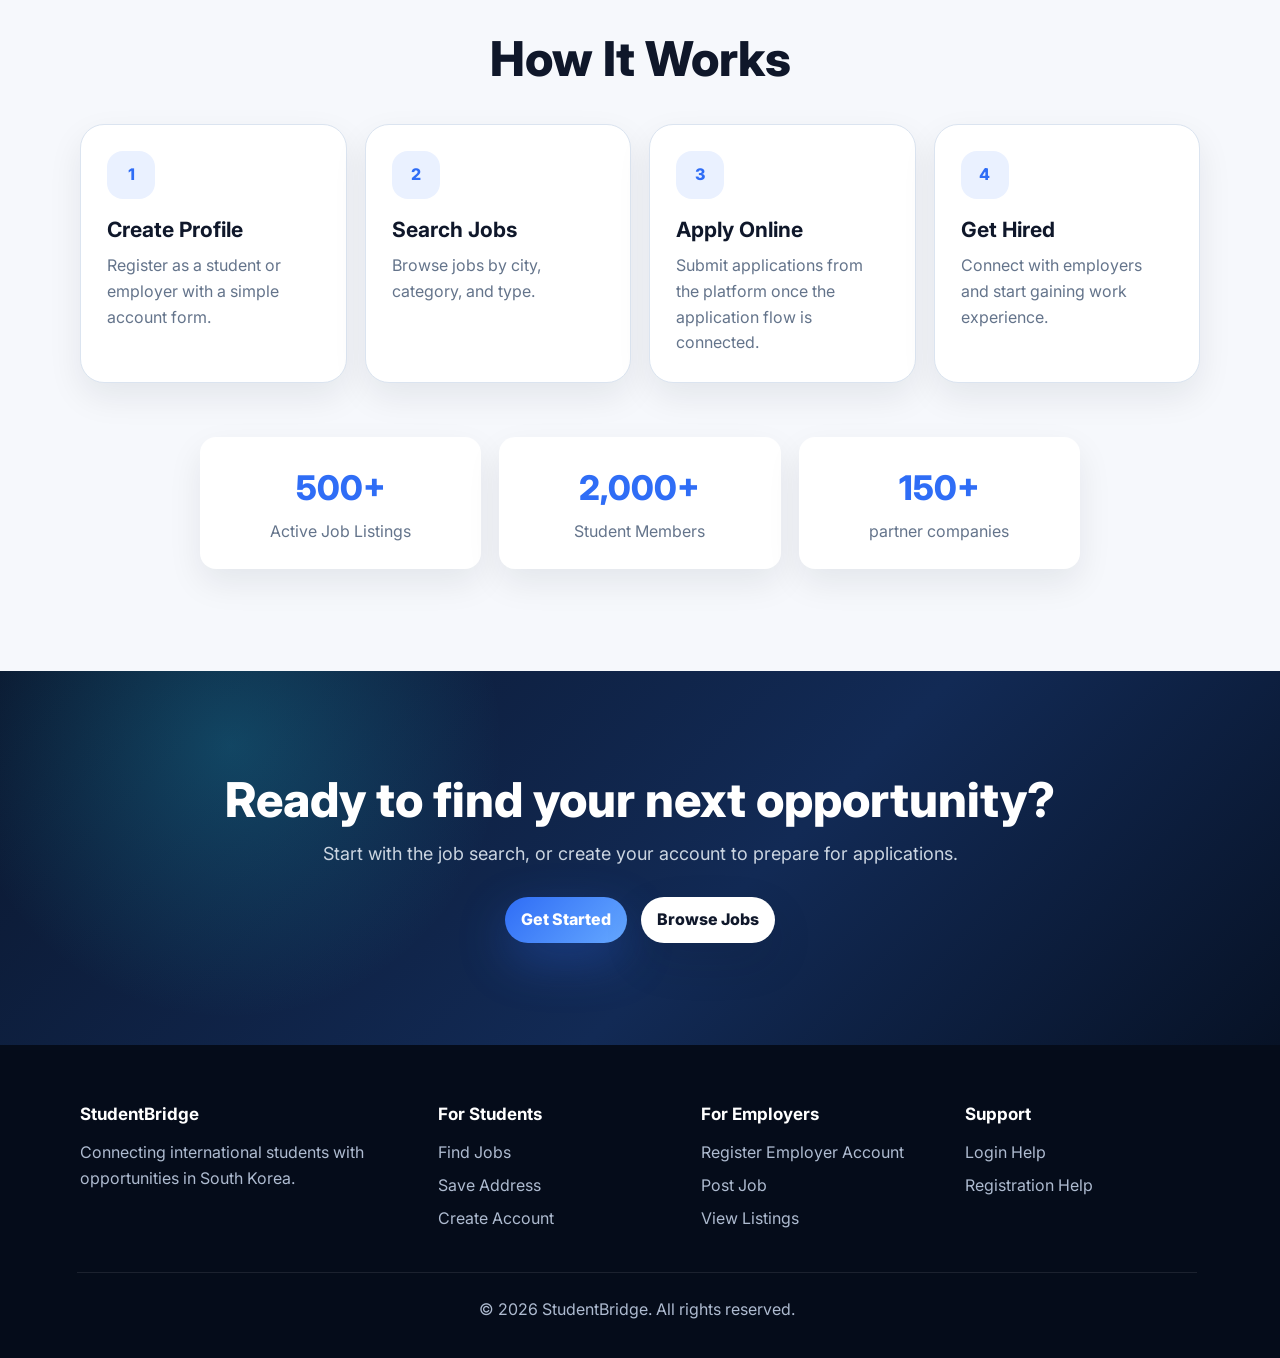
==== commit ceb7d23b: "style: make navbar visibly modern and floating" ====
--- a/index.html
+++ b/index.html
@@ -6,7 +6,7 @@
   <meta name="description" content="StudentBridge helps international students in Korea find student-friendly part-time jobs.">
   <title data-i18n="title.home">StudentBridge | Part-Time Jobs for International Students</title>
   <link rel="stylesheet" href="https://cdnjs.cloudflare.com/ajax/libs/font-awesome/6.5.1/css/all.min.css">
-  <link rel="stylesheet" href="./frontend/style.css?v=20260610-clean-navbar">
+  <link rel="stylesheet" href="./frontend/style.css?v=20260610-floating-navbar">
   <link rel="stylesheet" href="./frontend/notifications.css?v=20260609-notifications">
   <link rel="stylesheet" href="./frontend/messages.css?v=20260609-messages">
 </head>
@@ -229,6 +229,6 @@
   <script src="./frontend/i18n.js?v=20260609-navbar-fix"></script>
   <script src="./frontend/notifications.js?v=20260609-notifications" defer></script>
   <script src="./frontend/messages.js?v=20260609-messages" defer></script>
-  <script src="./frontend/script.js?v=20260610-clean-navbar" defer></script>
+  <script src="./frontend/script.js?v=20260610-floating-navbar" defer></script>
 </body>
 </html>
--- a/frontend/style.css
+++ b/frontend/style.css
@@ -117,24 +117,33 @@
 
 .navbar {
   position: sticky;
-  top: 0;
+  top: 12px;
   z-index: 90;
   display: flex;
   align-items: center;
   justify-content: space-between;
   gap: 18px;
-  min-height: 74px;
-  padding: 14px clamp(20px, 5vw, 72px);
-  background: rgba(7, 18, 38, 0.86);
+  width: min(1180px, calc(100% - 32px));
+  min-height: 70px;
+  margin: 12px auto 0;
+  padding: 11px 14px 11px 18px;
+  background:
+    linear-gradient(135deg, rgba(255, 255, 255, 0.12), rgba(255, 255, 255, 0.055)),
+    rgba(8, 18, 38, 0.82);
   color: var(--text-light);
-  backdrop-filter: blur(18px);
-  border-bottom: 1px solid rgba(255, 255, 255, 0.08);
-  transition: box-shadow 0.25s ease, background 0.25s ease;
+  backdrop-filter: blur(22px) saturate(150%);
+  border: 1px solid rgba(255, 255, 255, 0.16);
+  border-radius: 24px;
+  box-shadow: 0 18px 60px rgba(2, 6, 23, 0.28);
+  transition: box-shadow 0.25s ease, background 0.25s ease, transform 0.25s ease;
 }
 
 .navbar.scrolled {
-  background: rgba(7, 18, 38, 0.95);
-  box-shadow: 0 12px 30px rgba(2, 6, 23, 0.24);
+  background:
+    linear-gradient(135deg, rgba(255, 255, 255, 0.14), rgba(255, 255, 255, 0.06)),
+    rgba(7, 18, 38, 0.92);
+  box-shadow: 0 22px 70px rgba(2, 6, 23, 0.34);
+  transform: translateY(-2px);
 }
 
 .logo {
@@ -144,20 +153,23 @@
   align-items: center;
   gap: 10px;
   color: var(--text-light);
-  font-size: 20px;
+  font-size: 19px;
   font-weight: 800;
   text-decoration: none;
   letter-spacing: 0;
+  min-width: max-content;
 }
 
 .logo-mark {
   display: grid;
-  width: 34px;
-  height: 34px;
+  width: 40px;
+  height: 40px;
   place-items: center;
-  border-radius: 12px;
-  background: linear-gradient(135deg, var(--secondary), var(--primary));
-  box-shadow: 0 10px 24px rgba(34, 211, 238, 0.28);
+  border-radius: 14px;
+  background:
+    radial-gradient(circle at 30% 20%, rgba(255, 255, 255, 0.62), transparent 24%),
+    linear-gradient(135deg, var(--secondary), var(--primary));
+  box-shadow: 0 14px 30px rgba(47, 109, 246, 0.34);
 }
 
 .nav-toggle {
@@ -168,7 +180,7 @@
   place-items: center;
   border: 1px solid rgba(255, 255, 255, 0.16);
   border-radius: 999px;
-  background: rgba(255, 255, 255, 0.09);
+  background: rgba(255, 255, 255, 0.105);
   color: #ffffff;
   cursor: pointer;
   grid-template-rows: repeat(3, 2px);
@@ -209,15 +221,16 @@
   order: 2;
   display: flex;
   align-items: center;
-  gap: 8px;
-  padding: 5px;
-  border: 1px solid rgba(255, 255, 255, 0.08);
+  gap: 4px;
+  padding: 4px;
+  border: 1px solid rgba(255, 255, 255, 0.12);
   border-radius: 999px;
-  background: rgba(255, 255, 255, 0.06);
+  background: rgba(3, 10, 24, 0.34);
+  box-shadow: inset 0 1px 0 rgba(255, 255, 255, 0.08);
 }
 
 .nav-center a {
-  padding: 9px 14px;
+  padding: 9px 15px;
   border-radius: 999px;
   color: #cbd5e1;
   font-size: 14px;
@@ -230,9 +243,10 @@
 .nav-center a:focus-visible,
 .nav-center .active,
 .nav-center a[aria-current="page"] {
-  background: rgba(47, 109, 246, 0.24);
+  background: linear-gradient(135deg, rgba(47, 109, 246, 0.72), rgba(101, 168, 255, 0.56));
   color: #ffffff;
   outline: none;
+  box-shadow: 0 8px 24px rgba(47, 109, 246, 0.25);
 }
 
 .nav-right {
@@ -240,12 +254,12 @@
   flex: 0 0 auto;
   display: flex;
   align-items: center;
-  gap: 10px;
+  gap: 8px;
 }
 
 .guest-actions {
   display: flex;
-  gap: 10px;
+  gap: 8px;
 }
 
 .mobile-auth-link {
@@ -262,11 +276,11 @@
   gap: 10px;
   max-width: 280px;
   min-height: 44px;
-  padding: 8px 12px;
+  padding: 7px 11px;
   border: 1px solid rgba(255, 255, 255, 0.16);
   border-radius: 999px;
   color: #ffffff;
-  background: rgba(255, 255, 255, 0.09);
+  background: rgba(255, 255, 255, 0.105);
   font: inherit;
   font-weight: 800;
   cursor: pointer;
@@ -344,8 +358,8 @@
   align-items: center;
   justify-content: center;
   gap: 8px;
-  min-height: 44px;
-  padding: 11px 18px;
+  min-height: 42px;
+  padding: 10px 16px;
   border-radius: 999px;
   font-weight: 800;
   text-decoration: none;
@@ -777,7 +791,11 @@
     display: grid;
     grid-template-columns: minmax(0, 1fr) auto auto;
     gap: 10px;
-    padding: 12px 18px;
+    top: 10px;
+    width: min(100% - 24px, 1180px);
+    margin-top: 10px;
+    padding: 10px 12px 10px 14px;
+    border-radius: 20px;
   }
 
   .logo {
@@ -797,15 +815,17 @@
   .nav-center {
     position: absolute;
     top: calc(100% + 10px);
-    left: 18px;
-    right: 18px;
+    left: 0;
+    right: 0;
     display: none;
     grid-template-columns: 1fr;
     gap: 6px;
     padding: 10px;
     border-color: rgba(255, 255, 255, 0.12);
-    border-radius: 18px;
-    background: rgba(8, 20, 42, 0.98);
+    border-radius: 20px;
+    background:
+      linear-gradient(135deg, rgba(255, 255, 255, 0.1), rgba(255, 255, 255, 0.04)),
+      rgba(8, 20, 42, 0.98);
     box-shadow: 0 26px 70px rgba(2, 6, 23, 0.34);
   }
 
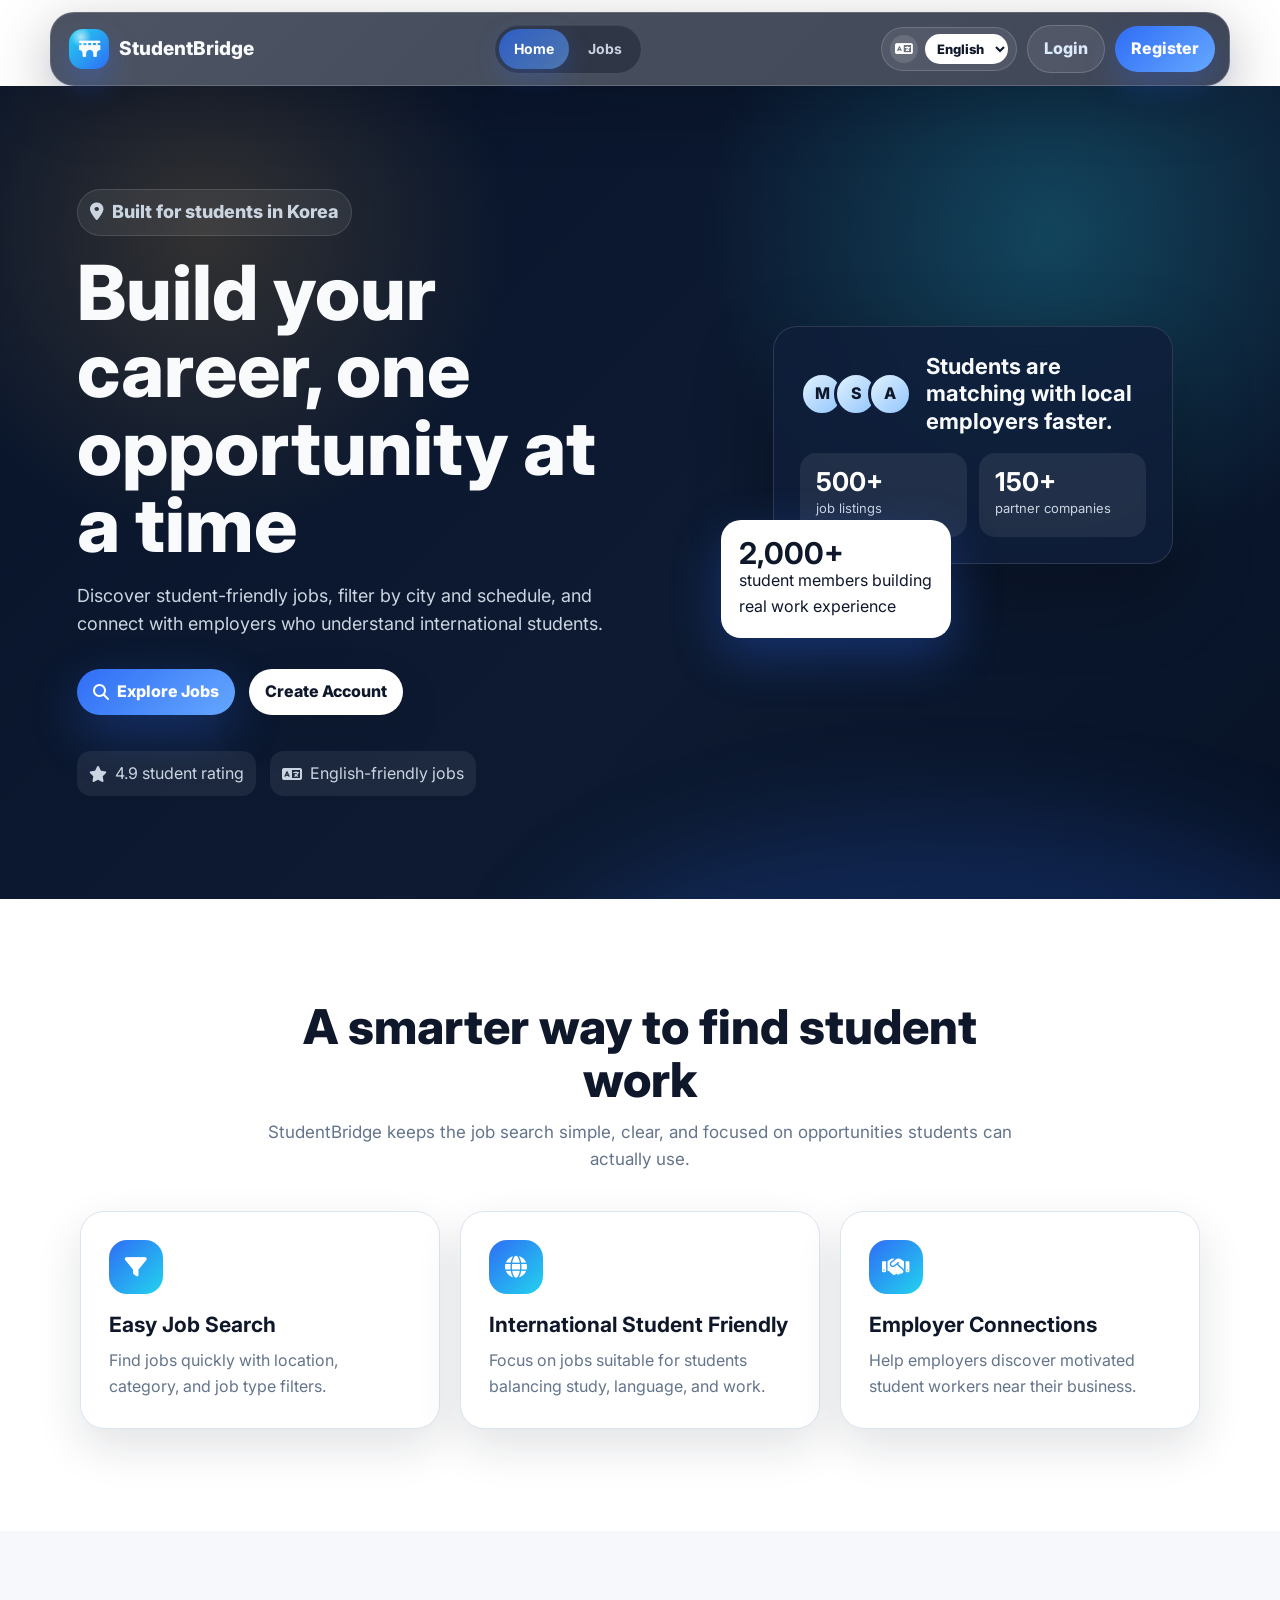
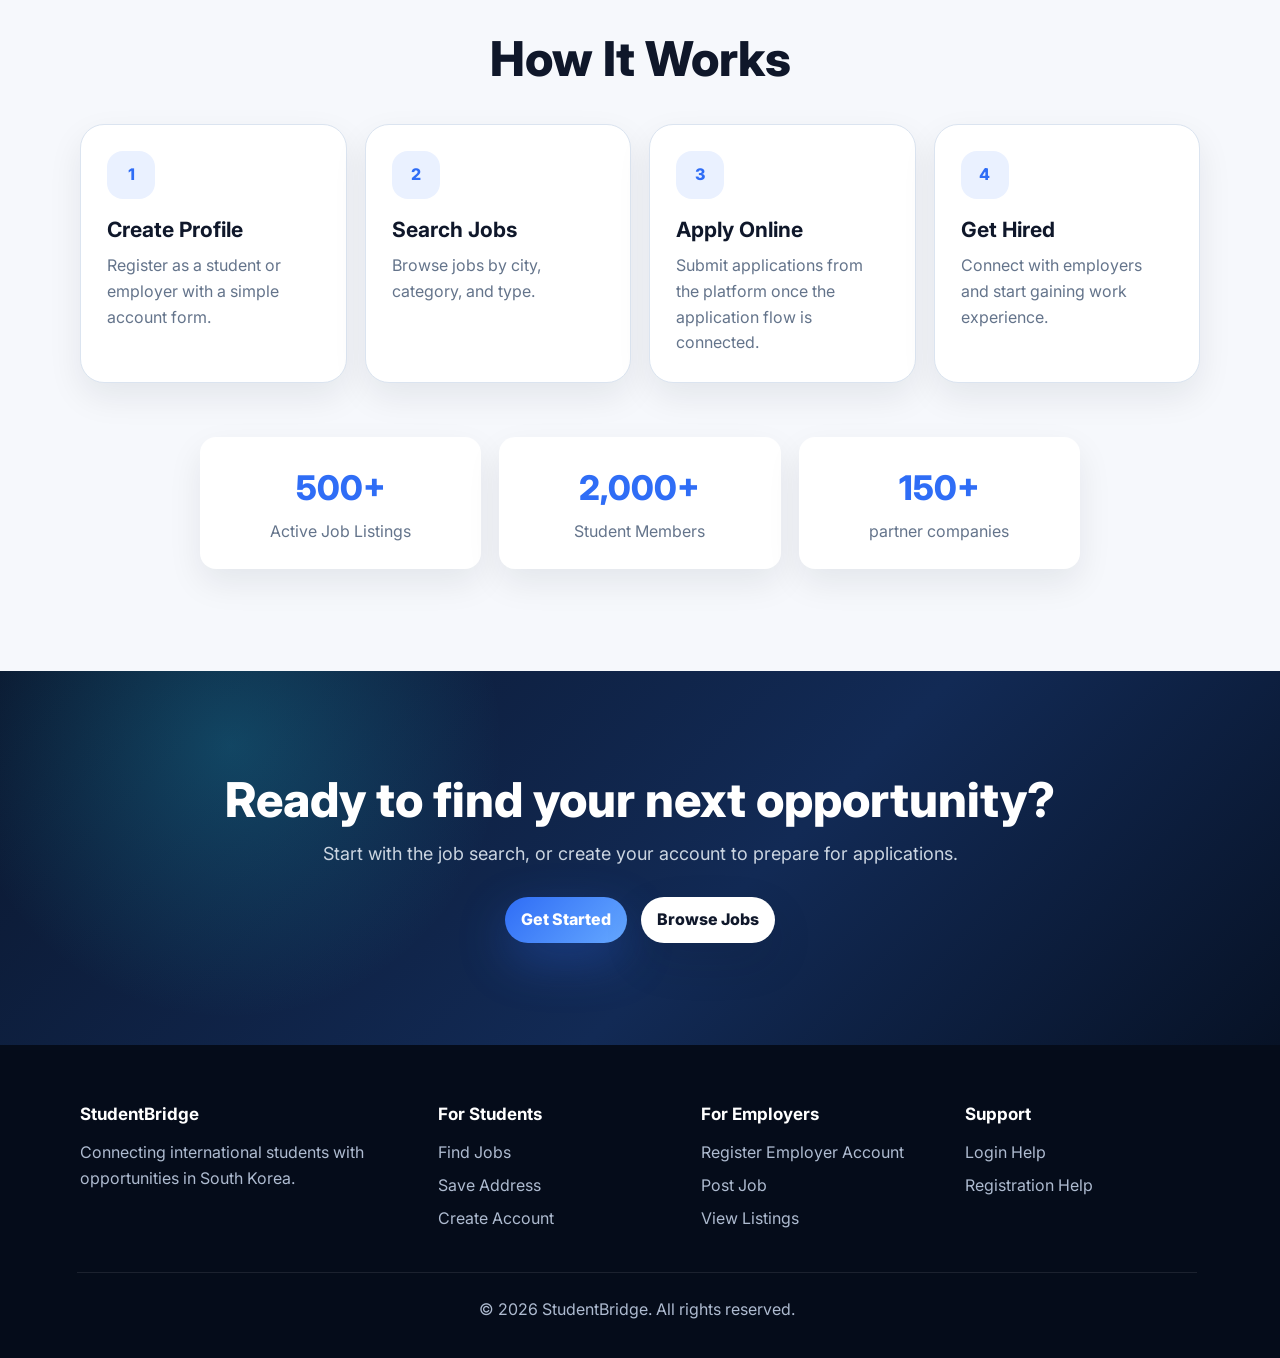
==== commit a4c6d2dd: "Fix login redirect and homepage auth nav" ====
--- a/index.html
+++ b/index.html
@@ -9,6 +9,7 @@
   <link rel="stylesheet" href="./frontend/style.css?v=20260610-floating-navbar">
   <link rel="stylesheet" href="./frontend/notifications.css?v=20260609-notifications">
   <link rel="stylesheet" href="./frontend/messages.css?v=20260609-messages">
+  <link rel="stylesheet" href="./frontend/navbar-auth.css?v=20260616-login-nav">
 </head>
 <body data-auth-state="checking">
   <header class="navbar">
@@ -229,6 +230,6 @@
   <script src="./frontend/i18n.js?v=20260609-navbar-fix"></script>
   <script src="./frontend/notifications.js?v=20260609-notifications" defer></script>
   <script src="./frontend/messages.js?v=20260609-messages" defer></script>
-  <script src="./frontend/script.js?v=20260610-floating-navbar" defer></script>
+  <script src="./frontend/script.js?v=20260616-login-nav" defer></script>
 </body>
 </html>
--- a/frontend/navbar-auth.css
+++ b/frontend/navbar-auth.css
@@ -0,0 +1,145 @@
+.nav-right {
+  display: flex;
+  align-items: center;
+  gap: 10px;
+}
+
+.sr-only {
+  position: absolute;
+  width: 1px;
+  height: 1px;
+  padding: 0;
+  margin: -1px;
+  overflow: hidden;
+  clip: rect(0, 0, 0, 0);
+  white-space: nowrap;
+  border: 0;
+}
+
+.guest-actions {
+  display: flex;
+  align-items: center;
+  gap: 10px;
+}
+
+.btn {
+  display: inline-flex;
+  align-items: center;
+  justify-content: center;
+  gap: 8px;
+  min-height: 42px;
+  padding: 10px 16px;
+  border-radius: 999px;
+  font-weight: 800;
+  text-decoration: none;
+}
+
+.btn-outline {
+  color: #dbeafe;
+  border: 1px solid rgba(255, 255, 255, 0.18);
+  background: rgba(255, 255, 255, 0.08);
+}
+
+.btn-primary {
+  color: #ffffff;
+  background: linear-gradient(135deg, var(--primary, #2f6df6), #65a8ff);
+  box-shadow: 0 14px 32px rgba(47, 109, 246, 0.26);
+}
+
+.user-menu {
+  position: relative;
+}
+
+.user-menu-trigger {
+  display: inline-flex;
+  align-items: center;
+  gap: 10px;
+  min-height: 42px;
+  padding: 7px 11px;
+  border: 1px solid rgba(255, 255, 255, 0.16);
+  border-radius: 999px;
+  color: #ffffff;
+  background: rgba(255, 255, 255, 0.09);
+  font: inherit;
+  font-weight: 800;
+  cursor: pointer;
+}
+
+.user-icon {
+  display: grid;
+  width: 30px;
+  height: 30px;
+  place-items: center;
+  border-radius: 50%;
+  color: #ffffff;
+  background: linear-gradient(135deg, var(--secondary, #22d3ee), var(--primary, #2f6df6));
+}
+
+.user-dropdown {
+  position: absolute;
+  top: calc(100% + 10px);
+  right: 0;
+  z-index: 30;
+  width: 230px;
+  padding: 8px;
+  border: 1px solid var(--line, #dbe4f0);
+  border-radius: 18px;
+  background: #ffffff;
+  box-shadow: 0 24px 60px rgba(2, 6, 23, 0.22);
+}
+
+.dropdown-user {
+  margin: 4px 6px 8px;
+  padding: 8px 10px;
+  border-radius: 10px;
+  color: var(--text, #0f172a);
+  background: #f8fafc;
+  font-size: 13px;
+  font-weight: 800;
+  overflow-wrap: anywhere;
+}
+
+.user-dropdown a,
+.user-dropdown button {
+  display: flex;
+  align-items: center;
+  gap: 10px;
+  width: 100%;
+  padding: 11px 12px;
+  border: 0;
+  border-radius: 12px;
+  color: var(--text, #0f172a);
+  background: transparent;
+  font: inherit;
+  font-weight: 800;
+  text-align: left;
+  text-decoration: none;
+  cursor: pointer;
+}
+
+.user-dropdown a:hover,
+.user-dropdown button:hover {
+  color: var(--primary-dark, #1f4ed8);
+  background: #eef4ff;
+}
+
+body[data-auth-state="checking"] [data-guest-actions],
+body[data-auth-state="checking"] [data-user-menu] {
+  display: none !important;
+}
+
+@media (max-width: 820px) {
+  .nav-right {
+    flex-wrap: wrap;
+    justify-content: flex-end;
+  }
+
+  .guest-actions {
+    gap: 6px;
+  }
+
+  .btn {
+    min-height: 38px;
+    padding: 8px 12px;
+  }
+}
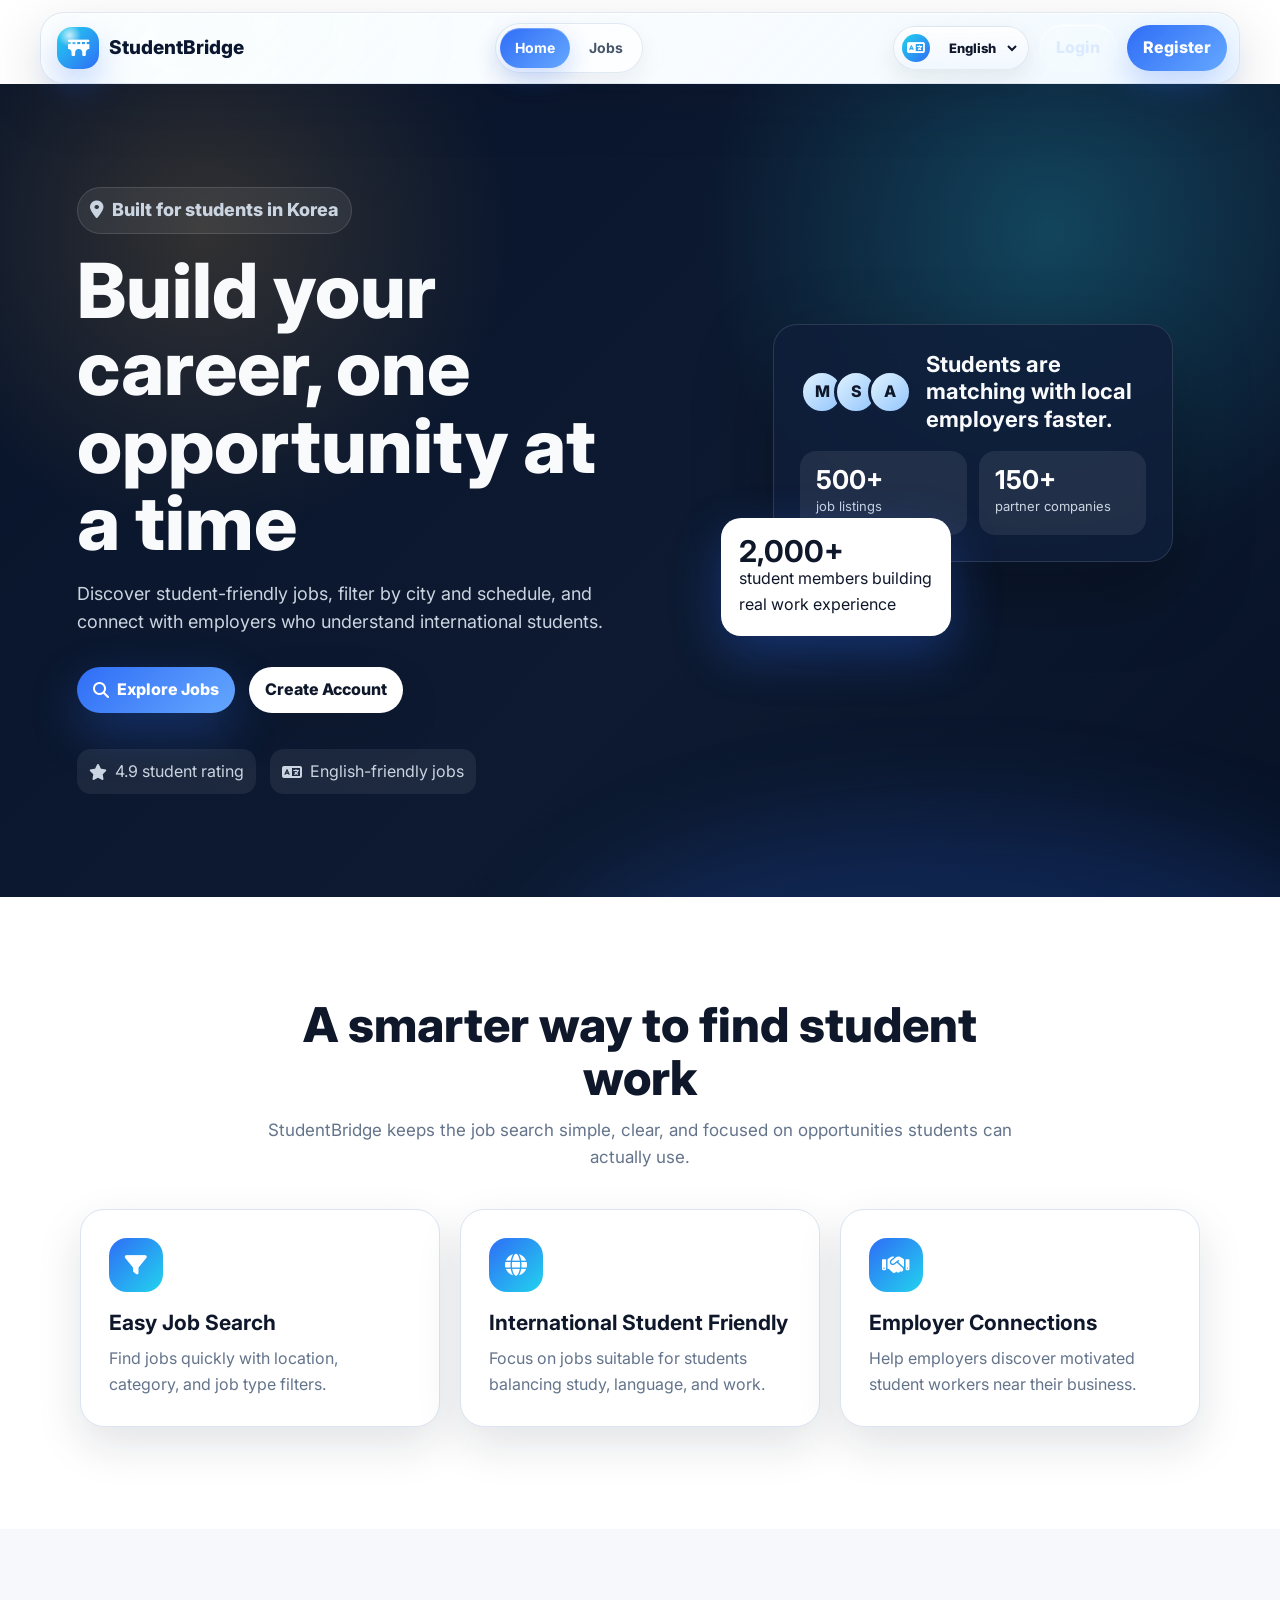
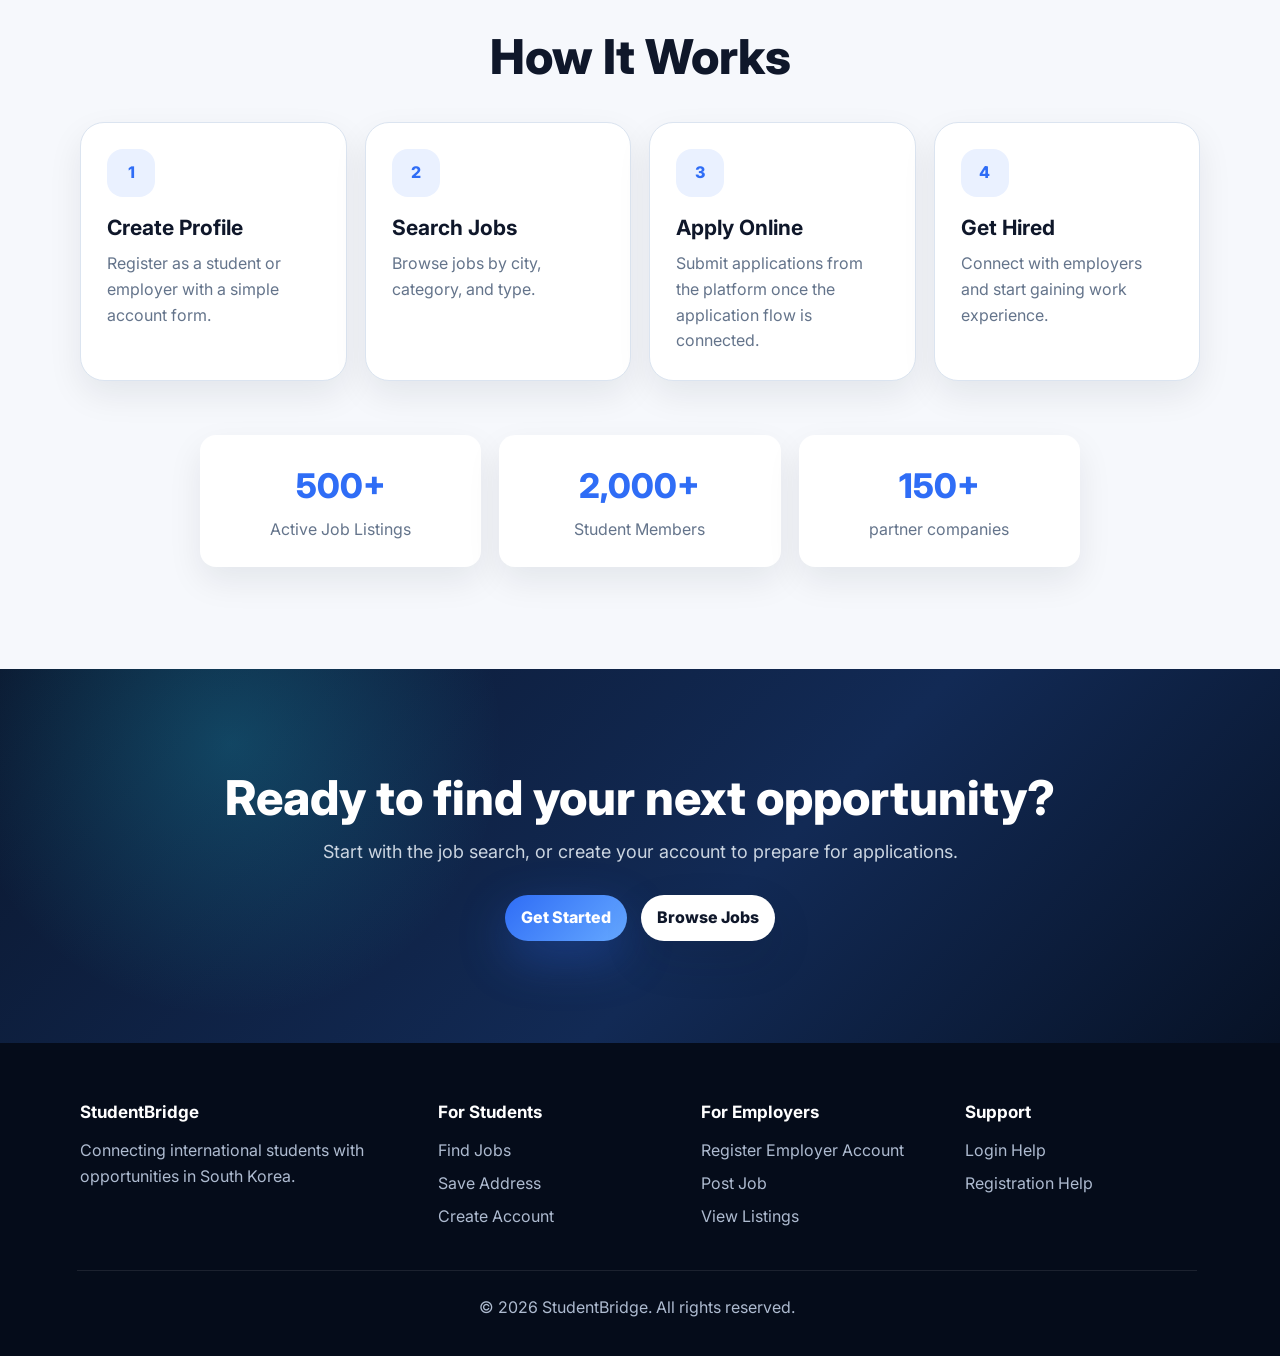
==== commit 4231672d: "Finalize demo readiness fixes" ====
--- a/index.html
+++ b/index.html
@@ -6,10 +6,10 @@
   <meta name="description" content="StudentBridge helps international students in Korea find student-friendly part-time jobs.">
   <title data-i18n="title.home">StudentBridge | Part-Time Jobs for International Students</title>
   <link rel="stylesheet" href="https://cdnjs.cloudflare.com/ajax/libs/font-awesome/6.5.1/css/all.min.css">
-  <link rel="stylesheet" href="./frontend/style.css?v=20260610-floating-navbar">
+  <link rel="stylesheet" href="./frontend/style.css?v=20260616-profile">
   <link rel="stylesheet" href="./frontend/notifications.css?v=20260609-notifications">
   <link rel="stylesheet" href="./frontend/messages.css?v=20260609-messages">
-  <link rel="stylesheet" href="./frontend/navbar-auth.css?v=20260616-login-nav">
+  <link rel="stylesheet" href="./frontend/navbar-auth.css?v=20260616-profile">
 </head>
 <body data-auth-state="checking">
   <header class="navbar">
@@ -224,12 +224,12 @@
     <p class="copyright" data-i18n="home.copyright">&copy; 2026 StudentBridge. All rights reserved.</p>
   </footer>
 
-  <script src="./frontend/runtime-config.js"></script>
-  <script src="./frontend/platform.js"></script>
+  <script src="./frontend/runtime-config.js?v=20260616-kakao-runtime"></script>
+  <script src="./frontend/platform.js?v=20260616-profile"></script>
   <script src="./frontend/translations.js"></script>
-  <script src="./frontend/i18n.js?v=20260609-navbar-fix"></script>
+  <script src="./frontend/i18n.js?v=20260615-premium-glass-navbar"></script>
   <script src="./frontend/notifications.js?v=20260609-notifications" defer></script>
   <script src="./frontend/messages.js?v=20260609-messages" defer></script>
-  <script src="./frontend/script.js?v=20260616-login-nav" defer></script>
+  <script src="./frontend/script.js?v=20260616-profile" defer></script>
 </body>
 </html>
--- a/frontend/style.css
+++ b/frontend/style.css
@@ -62,6 +62,19 @@
 a {
   color: inherit;
 }
+
+@keyframes softMenuReveal {
+  from {
+    opacity: 0;
+    transform: translateY(-8px) scale(0.98);
+  }
+
+  to {
+    opacity: 1;
+    transform: translateY(0) scale(1);
+  }
+}
+
 .language-wrapper{
   position: relative;
 }
@@ -72,17 +85,21 @@
   justify-content: center;
   width: 44px;
   height: 44px;
-  border: 1px solid rgba(255,255,255,0.15);
+  border: 1px solid rgba(148, 163, 184, 0.22);
   border-radius: 50%;
-  background: rgba(255,255,255,0.08);
-  color: white;
+  background:
+    linear-gradient(180deg, rgba(255, 255, 255, 0.94), rgba(239, 246, 255, 0.78));
+  color: var(--primary-dark);
   cursor: pointer;
-  transition: all 0.25s ease;
-  backdrop-filter: blur(12px);
+  transition: transform 0.22s ease, border-color 0.22s ease, box-shadow 0.22s ease, background 0.22s ease;
+  backdrop-filter: blur(14px);
+  box-shadow: inset 0 1px 0 rgba(255, 255, 255, 0.92), 0 10px 24px rgba(15, 23, 42, 0.08);
 }
 
 .language-btn:hover{
-  background: rgba(255,255,255,0.16);
+  border-color: rgba(47, 109, 246, 0.34);
+  background: #ffffff;
+  box-shadow: 0 14px 32px rgba(47, 109, 246, 0.16);
   transform: translateY(-2px);
 }
 
@@ -92,15 +109,18 @@
   right: 0;
   width: 160px;
   overflow: hidden;
-  border-radius: 16px;
-  background: white;
-  box-shadow: 0 18px 45px rgba(15,23,42,0.18);
+  border: 1px solid rgba(219, 228, 240, 0.9);
+  border-radius: 18px;
+  background: rgba(255, 255, 255, 0.96);
+  backdrop-filter: blur(18px);
+  box-shadow: 0 22px 58px rgba(15, 23, 42, 0.18);
   display: none;
   z-index: 999;
 }
 
 .language-menu.show{
   display: block;
+  animation: softMenuReveal 0.18s ease both;
 }
 
 .language-menu div{
@@ -122,27 +142,28 @@
   display: flex;
   align-items: center;
   justify-content: space-between;
-  gap: 18px;
-  width: min(1180px, calc(100% - 32px));
-  min-height: 70px;
+  gap: 16px;
+  width: min(1200px, calc(100% - 32px));
+  min-height: 72px;
   margin: 12px auto 0;
-  padding: 11px 14px 11px 18px;
+  padding: 10px 12px 10px 16px;
   background:
-    linear-gradient(135deg, rgba(255, 255, 255, 0.12), rgba(255, 255, 255, 0.055)),
-    rgba(8, 18, 38, 0.82);
-  color: var(--text-light);
-  backdrop-filter: blur(22px) saturate(150%);
-  border: 1px solid rgba(255, 255, 255, 0.16);
+    linear-gradient(135deg, rgba(255, 255, 255, 0.92), rgba(236, 247, 255, 0.74)),
+    radial-gradient(circle at 12% 0%, rgba(34, 211, 238, 0.2), transparent 32%);
+  color: var(--text);
+  backdrop-filter: blur(26px) saturate(170%);
+  border: 1px solid rgba(219, 228, 240, 0.82);
   border-radius: 24px;
-  box-shadow: 0 18px 60px rgba(2, 6, 23, 0.28);
-  transition: box-shadow 0.25s ease, background 0.25s ease, transform 0.25s ease;
+  box-shadow: 0 20px 60px rgba(15, 23, 42, 0.14), inset 0 1px 0 rgba(255, 255, 255, 0.92);
+  transition: box-shadow 0.28s ease, background 0.28s ease, transform 0.28s ease, border-color 0.28s ease;
 }
 
 .navbar.scrolled {
   background:
-    linear-gradient(135deg, rgba(255, 255, 255, 0.14), rgba(255, 255, 255, 0.06)),
-    rgba(7, 18, 38, 0.92);
-  box-shadow: 0 22px 70px rgba(2, 6, 23, 0.34);
+    linear-gradient(135deg, rgba(255, 255, 255, 0.96), rgba(239, 246, 255, 0.84)),
+    radial-gradient(circle at 86% 0%, rgba(47, 109, 246, 0.16), transparent 30%);
+  border-color: rgba(191, 219, 254, 0.95);
+  box-shadow: 0 24px 72px rgba(15, 23, 42, 0.18), inset 0 1px 0 rgba(255, 255, 255, 0.96);
   transform: translateY(-2px);
 }
 
@@ -152,24 +173,30 @@
   display: inline-flex;
   align-items: center;
   gap: 10px;
-  color: var(--text-light);
+  color: #0b1730;
   font-size: 19px;
   font-weight: 800;
   text-decoration: none;
   letter-spacing: 0;
   min-width: max-content;
+  transition: transform 0.22s ease;
+}
+
+.logo:hover {
+  transform: translateY(-1px);
 }
 
 .logo-mark {
   display: grid;
-  width: 40px;
-  height: 40px;
+  width: 42px;
+  height: 42px;
   place-items: center;
-  border-radius: 14px;
+  border-radius: 15px;
   background:
-    radial-gradient(circle at 30% 20%, rgba(255, 255, 255, 0.62), transparent 24%),
+    radial-gradient(circle at 30% 20%, rgba(255, 255, 255, 0.74), transparent 26%),
     linear-gradient(135deg, var(--secondary), var(--primary));
-  box-shadow: 0 14px 30px rgba(47, 109, 246, 0.34);
+  color: #ffffff;
+  box-shadow: 0 16px 34px rgba(47, 109, 246, 0.3);
 }
 
 .nav-toggle {
@@ -178,22 +205,25 @@
   width: 44px;
   height: 44px;
   place-items: center;
-  border: 1px solid rgba(255, 255, 255, 0.16);
+  border: 1px solid rgba(148, 163, 184, 0.22);
   border-radius: 999px;
-  background: rgba(255, 255, 255, 0.105);
-  color: #ffffff;
+  background: rgba(255, 255, 255, 0.78);
+  color: var(--primary-dark);
   cursor: pointer;
   grid-template-rows: repeat(3, 2px);
   align-content: center;
   gap: 4px;
-  transition: background 0.2s ease, border-color 0.2s ease, transform 0.2s ease;
+  box-shadow: inset 0 1px 0 rgba(255, 255, 255, 0.86), 0 10px 24px rgba(15, 23, 42, 0.08);
+  transition: background 0.22s ease, border-color 0.22s ease, transform 0.22s ease, box-shadow 0.22s ease;
 }
 
 .nav-toggle:hover,
 .nav-toggle:focus-visible,
 .navbar.nav-open .nav-toggle {
-  border-color: rgba(96, 165, 250, 0.72);
-  background: rgba(47, 109, 246, 0.24);
+  border-color: rgba(47, 109, 246, 0.34);
+  background: #ffffff;
+  box-shadow: 0 14px 34px rgba(47, 109, 246, 0.16);
+  transform: translateY(-1px);
 }
 
 .nav-toggle span {
@@ -223,30 +253,38 @@
   align-items: center;
   gap: 4px;
   padding: 4px;
-  border: 1px solid rgba(255, 255, 255, 0.12);
+  border: 1px solid rgba(219, 228, 240, 0.82);
   border-radius: 999px;
-  background: rgba(3, 10, 24, 0.34);
-  box-shadow: inset 0 1px 0 rgba(255, 255, 255, 0.08);
+  background: rgba(255, 255, 255, 0.58);
+  box-shadow: inset 0 1px 0 rgba(255, 255, 255, 0.82), 0 10px 24px rgba(15, 23, 42, 0.06);
 }
 
 .nav-center a {
   padding: 9px 15px;
   border-radius: 999px;
-  color: #cbd5e1;
+  color: #475569;
   font-size: 14px;
   font-weight: 700;
   text-decoration: none;
-  transition: background 0.2s ease, color 0.2s ease;
+  transition: transform 0.22s ease, background 0.22s ease, color 0.22s ease, box-shadow 0.22s ease;
 }
 
 .nav-center a:hover,
-.nav-center a:focus-visible,
+.nav-center a:focus-visible {
+  background: rgba(239, 246, 255, 0.9);
+  color: var(--primary-dark);
+  outline: none;
+  transform: translateY(-1px);
+}
+
 .nav-center .active,
 .nav-center a[aria-current="page"] {
-  background: linear-gradient(135deg, rgba(47, 109, 246, 0.72), rgba(101, 168, 255, 0.56));
+  background:
+    linear-gradient(135deg, var(--primary), #65a8ff),
+    radial-gradient(circle at 20% 0%, rgba(255, 255, 255, 0.46), transparent 28%);
   color: #ffffff;
   outline: none;
-  box-shadow: 0 8px 24px rgba(47, 109, 246, 0.25);
+  box-shadow: 0 10px 26px rgba(47, 109, 246, 0.24), inset 0 1px 0 rgba(255, 255, 255, 0.28);
 }
 
 .nav-right {
@@ -277,13 +315,26 @@
   max-width: 280px;
   min-height: 44px;
   padding: 7px 11px;
-  border: 1px solid rgba(255, 255, 255, 0.16);
+  border: 1px solid rgba(148, 163, 184, 0.22);
   border-radius: 999px;
-  color: #ffffff;
-  background: rgba(255, 255, 255, 0.105);
+  color: var(--primary-dark);
+  background:
+    linear-gradient(180deg, rgba(255, 255, 255, 0.94), rgba(239, 246, 255, 0.78));
   font: inherit;
   font-weight: 800;
   cursor: pointer;
+  text-decoration: none;
+  box-shadow: inset 0 1px 0 rgba(255, 255, 255, 0.9), 0 10px 24px rgba(15, 23, 42, 0.08);
+  transition: transform 0.22s ease, border-color 0.22s ease, box-shadow 0.22s ease, background 0.22s ease;
+}
+
+.user-menu-trigger:hover,
+.user-menu-trigger:focus-visible,
+.user-menu-trigger[aria-expanded="true"] {
+  border-color: rgba(47, 109, 246, 0.34);
+  background: #ffffff;
+  box-shadow: 0 14px 34px rgba(47, 109, 246, 0.16);
+  transform: translateY(-1px);
 }
 
 .user-icon {
@@ -296,17 +347,44 @@
   background: linear-gradient(135deg, var(--secondary), var(--primary));
 }
 
+.user-chip-copy {
+  display: flex;
+  flex-direction: column;
+  gap: 0;
+  line-height: 1.1;
+  text-align: left;
+}
+
+.user-chip-kicker {
+  color: #bfdbfe;
+  font-size: 10px;
+  font-weight: 800;
+  letter-spacing: 0.08em;
+  text-transform: uppercase;
+}
+
+.user-chip-copy strong {
+  max-width: 130px;
+  overflow: hidden;
+  color: #ffffff;
+  font-size: 13px;
+  text-overflow: ellipsis;
+  white-space: nowrap;
+}
+
 .user-dropdown {
   position: absolute;
   top: calc(100% + 10px);
   right: 0;
   width: 230px;
   padding: 8px;
-  border: 1px solid var(--line);
+  border: 1px solid rgba(219, 228, 240, 0.92);
   border-radius: 18px;
-  background: #ffffff;
-  box-shadow: 0 24px 60px rgba(2, 6, 23, 0.22);
+  background: rgba(255, 255, 255, 0.96);
+  backdrop-filter: blur(18px);
+  box-shadow: 0 24px 60px rgba(15, 23, 42, 0.18);
   z-index: 120;
+  animation: softMenuReveal 0.18s ease both;
 }
 
 .dropdown-user {
@@ -374,13 +452,15 @@
 }
 
 .btn-outline {
-  color: #dbeafe;
-  border: 1px solid rgba(255, 255, 255, 0.18);
-  background: rgba(255, 255, 255, 0.08);
+  color: var(--primary-dark);
+  border: 1px solid rgba(47, 109, 246, 0.22);
+  background: rgba(255, 255, 255, 0.72);
+  box-shadow: inset 0 1px 0 rgba(255, 255, 255, 0.9);
 }
 
 .btn-outline:hover {
-  background: rgba(255, 255, 255, 0.15);
+  background: #ffffff;
+  box-shadow: 0 14px 32px rgba(47, 109, 246, 0.14);
 }
 
 .btn-primary,
@@ -821,16 +901,18 @@
     grid-template-columns: 1fr;
     gap: 6px;
     padding: 10px;
-    border-color: rgba(255, 255, 255, 0.12);
+    border-color: rgba(219, 228, 240, 0.88);
     border-radius: 20px;
     background:
-      linear-gradient(135deg, rgba(255, 255, 255, 0.1), rgba(255, 255, 255, 0.04)),
-      rgba(8, 20, 42, 0.98);
-    box-shadow: 0 26px 70px rgba(2, 6, 23, 0.34);
+      linear-gradient(135deg, rgba(255, 255, 255, 0.98), rgba(239, 246, 255, 0.96)),
+      radial-gradient(circle at 16% 0%, rgba(34, 211, 238, 0.12), transparent 32%),
+      #ffffff;
+    box-shadow: 0 26px 70px rgba(15, 23, 42, 0.2);
   }
 
   .navbar.nav-open .nav-center {
     display: grid;
+    animation: softMenuReveal 0.2s ease both;
   }
 
   .nav-center a {
@@ -860,10 +942,10 @@
   .hero {
     grid-template-columns: 1fr;
     min-height: auto;
-  }
-
   .hero-visual {
     min-height: 380px;
+  }
+
   }
 
   .cards,
@@ -880,6 +962,7 @@
   }
 
   .language-btn,
+  .navbar .language-switcher,
   .message-button,
   .notification-button,
   .user-menu-trigger,
@@ -888,9 +971,40 @@
     height: 40px;
   }
 
+  .navbar .language-switcher {
+    position: relative;
+    min-height: 40px;
+    padding: 0;
+    justify-content: center;
+    overflow: hidden;
+  }
+
+  .navbar .language-switcher select {
+    position: absolute;
+    inset: 0;
+    width: 100%;
+    opacity: 0;
+    cursor: pointer;
+  }
+
+  .navbar .language-switcher-icon {
+    width: 28px;
+    height: 28px;
+  }
+
+  .logo-mark {
+    width: 38px;
+    height: 38px;
+    border-radius: 14px;
+  }
+
   .user-menu-trigger {
     min-height: 40px;
     padding: 5px;
+  }
+
+  .user-chip-copy {
+    display: none;
   }
 
   .user-menu-trigger > .fa-chevron-down {
--- a/frontend/notifications.css
+++ b/frontend/notifications.css
@@ -14,18 +14,21 @@
   width: 44px;
   height: 44px;
   place-items: center;
-  border: 1px solid rgba(255, 255, 255, 0.16);
+  border: 1px solid rgba(148, 163, 184, 0.22);
   border-radius: 999px;
-  color: #ffffff;
-  background: rgba(255, 255, 255, 0.09);
+  color: #1f4ed8;
+  background:
+    linear-gradient(180deg, rgba(255, 255, 255, 0.94), rgba(239, 246, 255, 0.78));
   cursor: pointer;
-  transition: border-color 0.2s ease, background 0.2s ease, transform 0.2s ease;
+  box-shadow: inset 0 1px 0 rgba(255, 255, 255, 0.9), 0 10px 24px rgba(15, 23, 42, 0.08);
+  transition: border-color 0.22s ease, background 0.22s ease, transform 0.22s ease, box-shadow 0.22s ease;
 }
 
 .notification-button:hover,
 .notification-button[aria-expanded="true"] {
-  border-color: rgba(96, 165, 250, 0.72);
-  background: rgba(47, 109, 246, 0.24);
+  border-color: rgba(47, 109, 246, 0.34);
+  background: #ffffff;
+  box-shadow: 0 14px 34px rgba(47, 109, 246, 0.16);
   transform: translateY(-1px);
 }
 
@@ -36,7 +39,7 @@
   min-width: 20px;
   height: 20px;
   padding: 0 5px;
-  border: 2px solid #071226;
+  border: 2px solid #ffffff;
   border-radius: 999px;
   color: #ffffff;
   background: #ef4444;
@@ -57,11 +60,13 @@
   z-index: 80;
   width: min(360px, calc(100vw - 32px));
   overflow: hidden;
-  border: 1px solid #dbe4f0;
+  border: 1px solid rgba(219, 228, 240, 0.92);
   border-radius: 20px;
   color: #0f172a;
-  background: #ffffff;
-  box-shadow: 0 28px 70px rgba(2, 6, 23, 0.28);
+  background: rgba(255, 255, 255, 0.96);
+  backdrop-filter: blur(18px);
+  box-shadow: 0 28px 70px rgba(15, 23, 42, 0.2);
+  animation: softMenuReveal 0.18s ease both;
 }
 
 .notification-panel[hidden] {
--- a/frontend/messages.css
+++ b/frontend/messages.css
@@ -23,18 +23,21 @@
   width: 44px;
   height: 44px;
   place-items: center;
-  border: 1px solid rgba(255, 255, 255, 0.16);
+  border: 1px solid rgba(148, 163, 184, 0.22);
   border-radius: 999px;
-  color: #ffffff;
-  background: rgba(255, 255, 255, 0.09);
+  color: #1f4ed8;
+  background:
+    linear-gradient(180deg, rgba(255, 255, 255, 0.94), rgba(239, 246, 255, 0.78));
   cursor: pointer;
-  transition: border-color 0.2s ease, background 0.2s ease, transform 0.2s ease;
+  box-shadow: inset 0 1px 0 rgba(255, 255, 255, 0.9), 0 10px 24px rgba(15, 23, 42, 0.08);
+  transition: border-color 0.22s ease, background 0.22s ease, transform 0.22s ease, box-shadow 0.22s ease;
 }
 
 .message-button:hover,
 .message-button[aria-expanded="true"] {
-  border-color: rgba(96, 165, 250, 0.72);
-  background: rgba(47, 109, 246, 0.24);
+  border-color: rgba(47, 109, 246, 0.34);
+  background: #ffffff;
+  box-shadow: 0 14px 34px rgba(47, 109, 246, 0.16);
   transform: translateY(-1px);
 }
 
@@ -45,7 +48,7 @@
   min-width: 20px;
   height: 20px;
   padding: 0 5px;
-  border: 2px solid #071226;
+  border: 2px solid #ffffff;
   border-radius: 999px;
   color: #ffffff;
   background: #ef4444;
@@ -66,11 +69,13 @@
   z-index: 82;
   width: min(380px, calc(100vw - 32px));
   overflow: hidden;
-  border: 1px solid #dbe4f0;
+  border: 1px solid rgba(219, 228, 240, 0.92);
   border-radius: 20px;
   color: #0f172a;
-  background: #ffffff;
-  box-shadow: 0 28px 70px rgba(2, 6, 23, 0.28);
+  background: rgba(255, 255, 255, 0.96);
+  backdrop-filter: blur(18px);
+  box-shadow: 0 28px 70px rgba(15, 23, 42, 0.2);
+  animation: softMenuReveal 0.18s ease both;
 }
 
 .message-panel[hidden] {
--- a/frontend/navbar-auth.css
+++ b/frontend/navbar-auth.css
@@ -63,6 +63,15 @@
   font: inherit;
   font-weight: 800;
   cursor: pointer;
+  text-decoration: none;
+  transition: transform 0.2s ease, background 0.2s ease, border-color 0.2s ease;
+}
+
+.user-menu-trigger:hover,
+.user-menu-trigger:focus-visible {
+  border-color: rgba(96, 165, 250, 0.66);
+  background: rgba(255, 255, 255, 0.16);
+  transform: translateY(-1px);
 }
 
 .user-icon {
@@ -73,6 +82,31 @@
   border-radius: 50%;
   color: #ffffff;
   background: linear-gradient(135deg, var(--secondary, #22d3ee), var(--primary, #2f6df6));
+}
+
+.user-chip-copy {
+  display: flex;
+  flex-direction: column;
+  gap: 0;
+  line-height: 1.1;
+  text-align: left;
+}
+
+.user-chip-kicker {
+  color: #bfdbfe;
+  font-size: 10px;
+  font-weight: 800;
+  letter-spacing: 0.08em;
+  text-transform: uppercase;
+}
+
+.user-chip-copy strong {
+  max-width: 130px;
+  overflow: hidden;
+  color: #ffffff;
+  font-size: 13px;
+  text-overflow: ellipsis;
+  white-space: nowrap;
 }
 
 .user-dropdown {
@@ -142,4 +176,8 @@
     min-height: 38px;
     padding: 8px 12px;
   }
+
+  .user-chip-copy {
+    display: none;
+  }
 }
